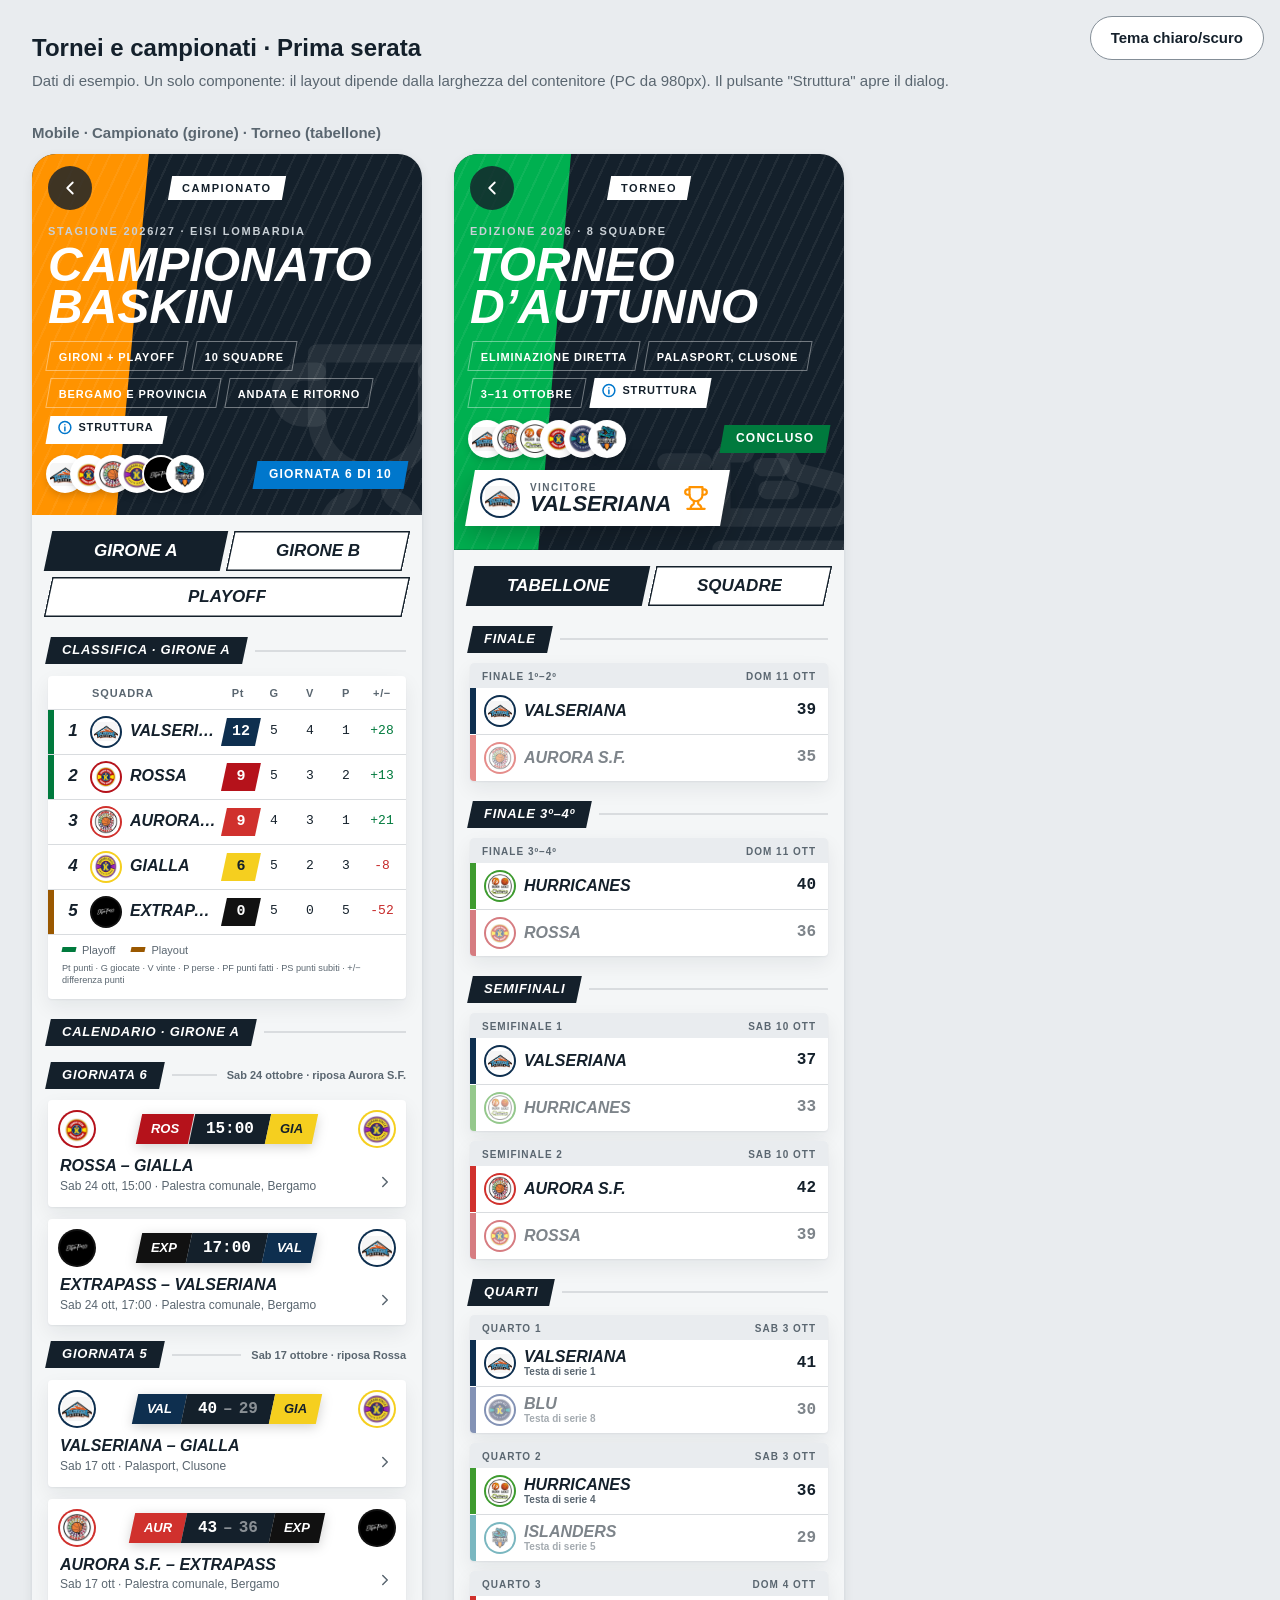
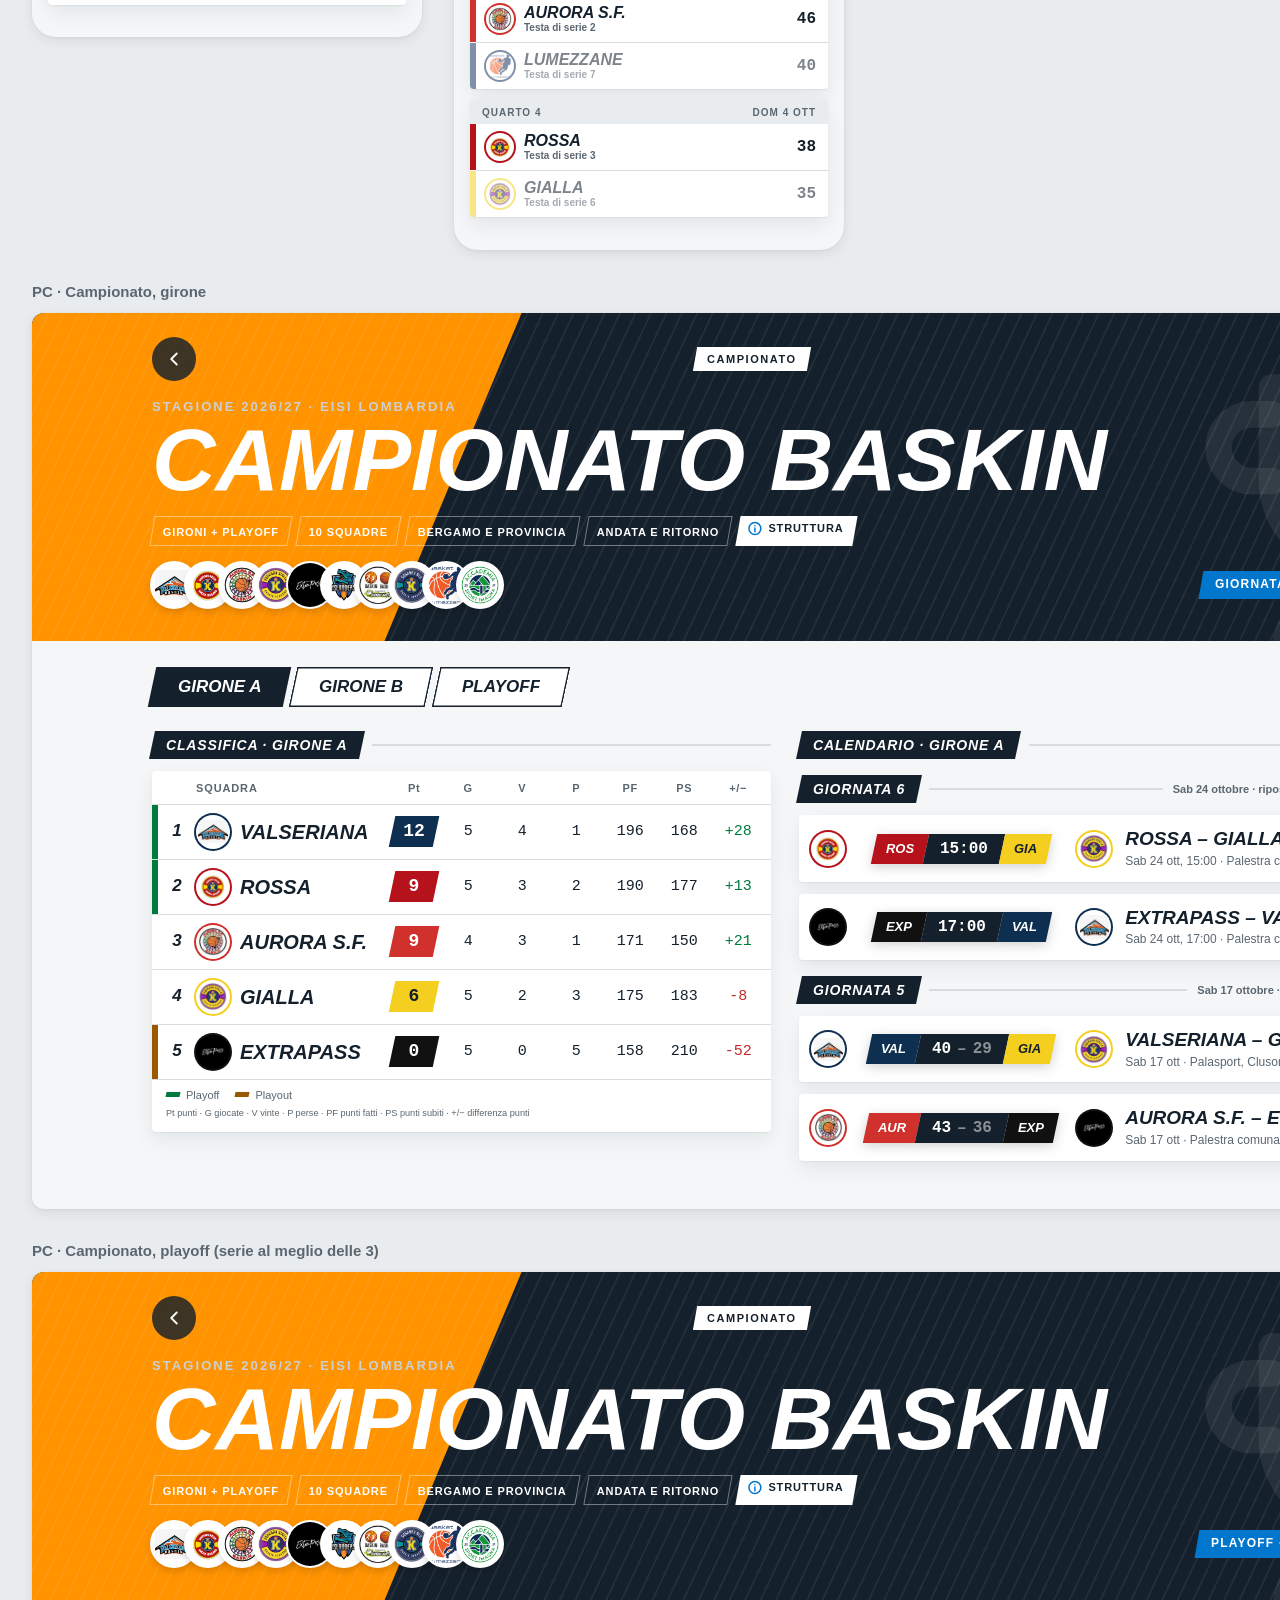
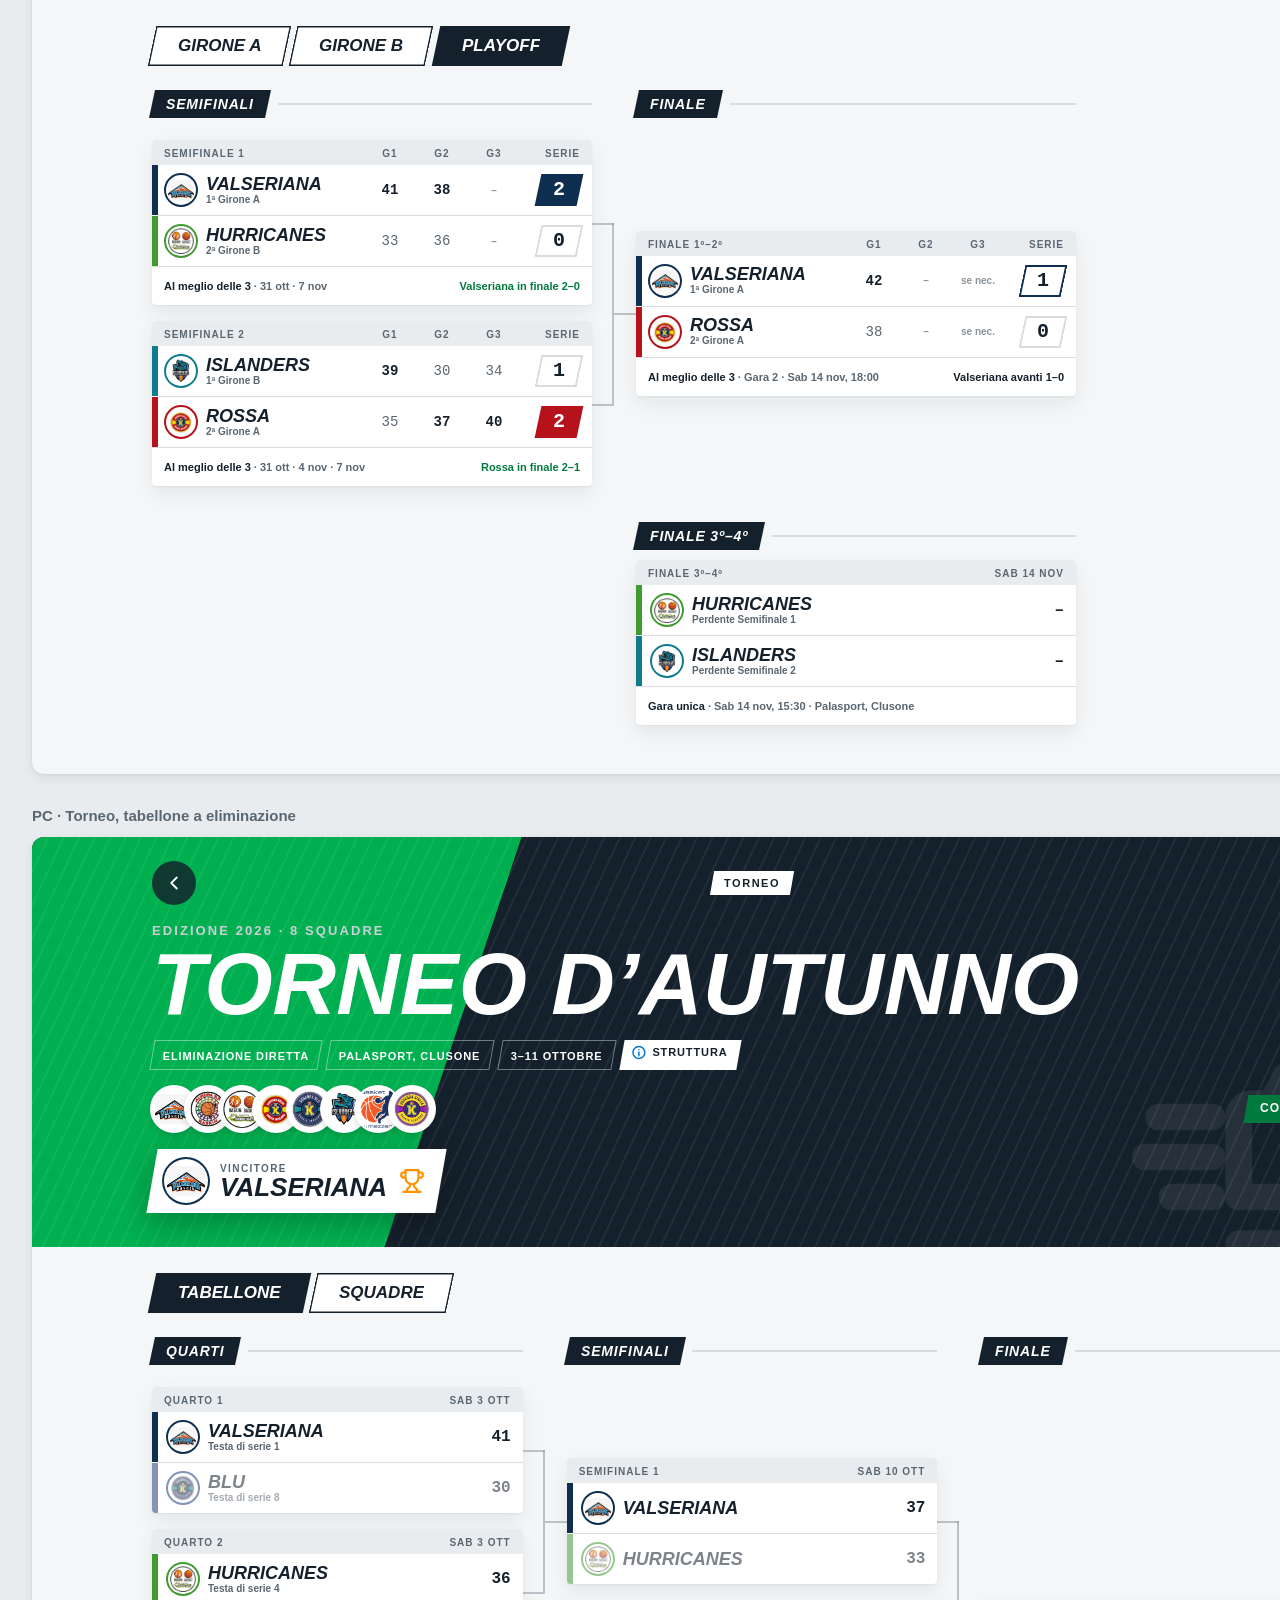
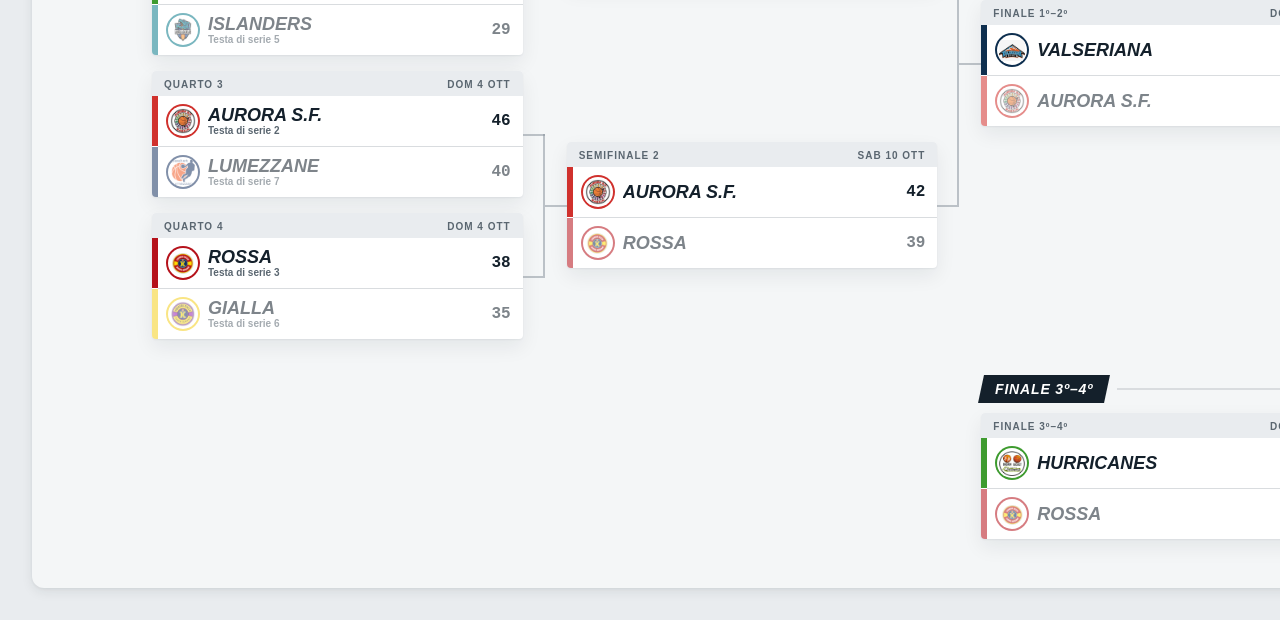
==== design-system/competition-page-preview.html @ 10bae3bb "DEV 1.31.1-dev.2" ====
<!doctype html>
<html lang="it">
<head>
<meta charset="utf-8">
<meta name="viewport" content="width=device-width, initial-scale=1">
<title>SP-IN · Tornei e campionati · anteprima</title>
<link rel="stylesheet" href="tokens.css">
<link rel="stylesheet" href="components.css">
<link rel="stylesheet" href="competition-page.css">
<style>
  @font-face{font-family:"Archivo";font-weight:100 900;font-stretch:62% 125%;font-style:normal;font-display:swap;src:url(../fonts/archivo.woff2) format("woff2")}
  @font-face{font-family:"JetBrains Mono";font-weight:100 800;font-display:swap;src:url(../fonts/jetbrains-mono.woff2) format("woff2")}
  body{margin:0;padding:32px;background:var(--sunk);color:var(--ink);font-family:var(--font-body)}
  h2.pv{font-size:var(--fs-15);color:var(--muted);font-weight:700;margin:32px 0 12px}
  .row{display:flex;gap:32px;flex-wrap:wrap;align-items:flex-start}
  .phone{width:390px;background:var(--bg);border-radius:24px;overflow:hidden;box-shadow:var(--shadow-2)}
  .pc{width:1440px;background:var(--bg);border-radius:12px;overflow:hidden;box-shadow:var(--shadow-2)}
  .theme{position:fixed;top:16px;right:16px;z-index:60}
</style>
</head>
<body>
<button class="btn theme" type="button" onclick="document.documentElement.dataset.theme=document.documentElement.dataset.theme==='dark'?'light':'dark'">Tema chiaro/scuro</button>
<h1 style="font-size:var(--fs-24);margin:0 0 8px">Tornei e campionati · Prima serata</h1>
<p style="color:var(--muted);margin:0">Dati di esempio. Un solo componente: il layout dipende dalla larghezza del contenitore (PC da 980px). Il pulsante "Struttura" apre il dialog.</p>
<h2 class="pv">Mobile · Campionato (girone) · Torneo (tabellone)</h2>
<div class="row"><div class="phone" id="m-camp"></div><div class="phone" id="m-tor"></div></div>
<h2 class="pv">PC · Campionato, girone</h2>
<div class="pc" id="d-camp"></div>
<h2 class="pv">PC · Campionato, playoff (serie al meglio delle 3)</h2>
<div class="pc" id="d-po"></div>
<h2 class="pv">PC · Torneo, tabellone a eliminazione</h2>
<div class="pc" id="d-tor"></div>
<div id="dlg"></div>

<script src="competition-page.js"></script>
<script>
const L = 'event-poster-samples/';
const T = {
  rossa: { short: 'Rossa', abbr: 'ROS', logo: L + 'rossa.png', color: '#B5121B' },
  gialla: { short: 'Gialla', abbr: 'GIA', logo: L + 'gialla.png', color: '#F5CF1F' },
  blu: { short: 'Blu', abbr: 'BLU', logo: L + 'blu.png', color: '#1E3A78' },
  islanders: { short: 'Islanders', abbr: 'ISL', logo: L + 'islanders.png', color: '#0E7C8C' },
  valseriana: { short: 'Valseriana', abbr: 'VAL', logo: L + 'valseriana.png', color: '#0E2F4F' },
  aurora: { short: 'Aurora S.F.', abbr: 'AUR', logo: L + 'aurora.jpg', color: '#D0312D' },
  lumezzane: { short: 'Lumezzane', abbr: 'LUM', logo: L + 'lumezzane.png', color: '#1B3563' },
  hurricanes: { short: 'Hurricanes', abbr: 'HUR', logo: L + 'hurricanes.jpg', color: '#3E9B2F' },
  imagna: { short: 'Imagna', abbr: 'IMA', logo: L + 'imagna.png', color: '#0E8A3A' },
  extrapass: { short: 'ExtraPass', abbr: 'EXP', logo: L + 'extrapass.jpg', logoBg: '#000000', color: '#111111' }
};
for (const k in T) T[k].name = T[k].short;
const CP = window.SPIN.competitionPage;
const open = { attrs: { 'data-pv': 'struttura' } };

const CAMP = ['valseriana', 'rossa', 'aurora', 'gialla', 'extrapass', 'islanders', 'hurricanes', 'blu', 'lumezzane', 'imagna'].map(k => T[k]);
const campHero = (status) => ({
  kind: 'campionato', back: { href: '#' }, title: 'Campionato Baskin', sub: 'Stagione 2026/27 · EISI Lombardia',
  chips: ['Gironi + playoff', '10 squadre', 'Bergamo e provincia', 'Andata e ritorno'], structure: open,
  teams: CAMP, status
});
const st = (k, pt, g, v, p, pf, ps, zone) => ({ team: T[k], pt, g, v, p, pf, ps, zone });
const standings = {
  title: 'Classifica · Girone A',
  rows: [st('valseriana', 12, 5, 4, 1, 196, 168, 'playoff'), st('rossa', 9, 5, 3, 2, 190, 177, 'playoff'), st('aurora', 9, 4, 3, 1, 171, 150), st('gialla', 6, 5, 2, 3, 175, 183), st('extrapass', 0, 5, 0, 5, 158, 210, 'playout')],
  legend: { playoff: 'Playoff', playout: 'Playout' },
  note: 'Pt punti · G giocate · V vinte · P perse · PF punti fatti · PS punti subiti · +/− differenza punti'
};
const mm = (h, a, o) => Object.assign({ href: '#', home: T[h], away: T[a] }, o);
const calendar = {
  title: 'Calendario · Girone A',
  rounds: [
    { title: 'Giornata 6', note: 'Sab 24 ottobre · riposa Aurora S.F.', matches: [
      mm('rossa', 'gialla', { time: '15:00', when: 'Sab 24 ott, 15:00', place: 'Palestra comunale, Bergamo' }),
      mm('extrapass', 'valseriana', { time: '17:00', when: 'Sab 24 ott, 17:00', place: 'Palestra comunale, Bergamo' })] },
    { title: 'Giornata 5', note: 'Sab 17 ottobre · riposa Rossa', matches: [
      mm('valseriana', 'gialla', { score: { home: 40, away: 29 }, when: 'Sab 17 ott', place: 'Palasport, Clusone' }),
      mm('aurora', 'extrapass', { score: { home: 43, away: 36 }, when: 'Sab 17 ott', place: 'Palestra comunale, Bergamo' })] }
  ]
};
const campTabs = (a) => ['Girone A', 'Girone B', 'Playoff'].map(l => ({ label: l, pressed: l === a, attrs: { 'data-tab': l } }));

/* playoff: serie al meglio delle 3 */
const side = (k, seed) => ({ team: T[k], seed });
const po = {
  rounds: [
    { title: 'Semifinali', series: [
      { href: '#', name: 'Semifinale 1', best: 3, home: side('valseriana', '1ª Girone A'), away: side('hurricanes', '2ª Girone B'), games: [{ home: 41, away: 33 }, { home: 38, away: 36 }, null], note: '31 ott · 7 nov', state: 'Valseriana in finale 2–0', stateTone: 'ok' },
      { href: '#', name: 'Semifinale 2', best: 3, home: side('islanders', '1ª Girone B'), away: side('rossa', '2ª Girone A'), games: [{ home: 39, away: 35 }, { home: 30, away: 37 }, { home: 34, away: 40 }], note: '31 ott · 4 nov · 7 nov', state: 'Rossa in finale 2–1', stateTone: 'ok' }] },
    { title: 'Finale', series: [
      { href: '#', name: 'Finale 1º–2º', best: 3, home: side('valseriana', '1ª Girone A'), away: side('rossa', '2ª Girone A'), games: [{ home: 42, away: 38 }, null, 'ifneeded'], note: 'Gara 2 · Sab 14 nov, 18:00', state: 'Valseriana avanti 1–0', stateTone: 'info' }] }
  ],
  extra: [{ title: 'Finale 3º–4º', series: [
    { href: '#', name: 'Finale 3º–4º', best: 1, when: 'Sab 14 nov', home: side('hurricanes', 'Perdente Semifinale 1'), away: side('islanders', 'Perdente Semifinale 2'), note: 'Sab 14 nov, 15:30 · Palasport, Clusone' }] }]
};

/* torneo a eliminazione diretta, gara unica */
const g = (name, when, h, a, hs, as, sh, sa) => ({ href: '#', name, when, best: 1, home: { team: T[h], seed: sh, score: hs }, away: { team: T[a], seed: sa, score: as } });
const tor = {
  rounds: [
    { title: 'Quarti', series: [
      g('Quarto 1', 'Sab 3 ott', 'valseriana', 'blu', 41, 30, 'Testa di serie 1', 'Testa di serie 8'),
      g('Quarto 2', 'Sab 3 ott', 'hurricanes', 'islanders', 36, 29, 'Testa di serie 4', 'Testa di serie 5'),
      g('Quarto 3', 'Dom 4 ott', 'aurora', 'lumezzane', 46, 40, 'Testa di serie 2', 'Testa di serie 7'),
      g('Quarto 4', 'Dom 4 ott', 'rossa', 'gialla', 38, 35, 'Testa di serie 3', 'Testa di serie 6')] },
    { title: 'Semifinali', series: [g('Semifinale 1', 'Sab 10 ott', 'valseriana', 'hurricanes', 37, 33), g('Semifinale 2', 'Sab 10 ott', 'aurora', 'rossa', 42, 39)] },
    { title: 'Finale', series: [g('Finale 1º–2º', 'Dom 11 ott', 'valseriana', 'aurora', 39, 35)] }
  ],
  extra: [{ title: 'Finale 3º–4º', series: [g('Finale 3º–4º', 'Dom 11 ott', 'hurricanes', 'rossa', 40, 36)] }]
};
const TOR = ['valseriana', 'aurora', 'hurricanes', 'rossa', 'blu', 'islanders', 'lumezzane', 'gialla'].map(k => T[k]);
const torHero = {
  kind: 'torneo', back: { href: '#' }, title: 'Torneo d’autunno', sub: 'Edizione 2026 · 8 squadre',
  chips: ['Eliminazione diretta', 'Palasport, Clusone', '3–11 ottobre'], structure: open,
  teams: TOR, status: { label: 'Concluso', tone: 'ok' }, champion: T.valseriana
};
const torTabs = ['Tabellone', 'Squadre'].map(l => ({ label: l, pressed: l === 'Tabellone' }));

const campData = { hero: campHero({ label: 'Giornata 6 di 10', tone: 'info' }), tabs: campTabs('Girone A'), standings, calendar };
document.getElementById('m-camp').innerHTML = CP.render(campData);
document.getElementById('d-camp').innerHTML = CP.render(campData);
document.getElementById('d-po').innerHTML = CP.render({ hero: campHero({ label: 'Playoff · Finale', tone: 'info' }), tabs: campTabs('Playoff'), view: 'bracket', bracket: po });
const torData = { hero: torHero, tabs: torTabs, view: 'bracket', bracket: tor };
document.getElementById('m-tor').innerHTML = CP.render(torData);
document.getElementById('d-tor').innerHTML = CP.render(torData);

/* dialog "Struttura" */
const STRUCT = {
  campionato: { kind: 'campionato', eyebrow: 'Campionato Baskin', close: { attrs: { 'data-pv': 'chiudi' } }, sections: [
    { title: 'Fase a gironi', rows: [['Gironi', '2 gironi da 5 squadre'], ['Calendario', 'Andata e ritorno, 10 giornate'], ['Punti', 'Vittoria 3 · Sconfitta 0'], ['Parità in classifica', 'Scontri diretti, poi differenza punti']] },
    { title: 'Playoff', rows: [['Chi si qualifica', 'Prime 2 di ogni girone'], ['Semifinali', '1ª A – 2ª B e 1ª B – 2ª A, al meglio delle 3 gare'], ['Finale 1º–2º', 'Al meglio delle 3 gare'], ['Finale 3º–4º', 'Gara unica'], ['Campo', 'Gara 1 e 3 in casa della meglio piazzata']] },
    { title: 'Playout', rows: [['Chi lo gioca', 'Ultima di ogni girone'], ['Formula', 'Gara unica in campo neutro']] }] },
  torneo: { kind: 'torneo', eyebrow: 'Torneo d’autunno', close: { attrs: { 'data-pv': 'chiudi' } }, sections: [
    { title: 'Eliminazione diretta', rows: [['Squadre', '8, ordinate per testa di serie'], ['Turni', 'Quarti, semifinali, finale'], ['Formula', 'Gara unica'], ['Finale 3º–4º', 'Sì'], ['Campo', 'Palasport, Clusone']] }] }
};
document.addEventListener('click', e => {
  const b = e.target.closest('[data-pv]'); if (!b) return;
  const host = document.getElementById('dlg');
  if (b.dataset.pv === 'chiudi' || b.classList.contains('cpx-scrim')) { host.innerHTML = ''; return; }
  const kind = b.closest('.cpx-hero--torneo') ? 'torneo' : 'campionato';
  host.innerHTML = CP.structureDialog(Object.assign({ scrimAttrs: { 'data-pv': 'chiudi' } }, STRUCT[kind]));
  host.querySelector('.cpx-dlg').addEventListener('click', ev => { if (!ev.target.closest('.cpx-dlg-x')) ev.stopPropagation(); });
  host.querySelector('.cpx-dlg-x').focus();
});
document.addEventListener('keydown', e => { if (e.key === 'Escape') document.getElementById('dlg').innerHTML = ''; });
</script>
</body>
</html>
---- design-system/tokens.css ----
/* SP-IN — tokens.css, generato da design-system/tokens.json.
   Includilo PRIMA di styles.css e platform.css. Non modificare a mano: si cambia tokens.json nel design system SP-IN e si rigenera. */

:root{
  --bg:#f4f6f7;
  --surface:#ffffff;
  --sunk:#e9ecef;
  --line:#d9dcdf;
  --line-strong:#848e97;
  --ink:#14202b;
  --muted:#5a6670;
  --primary:#0077cc;
  --primary-hover:#0063aa;
  --primary-soft:#dcefff;
  --primary-fill:#0077cc;
  --accent:var(--brand-orange);
  --accent-hover:#e08000;
  --accent-ink:#14202b;
  --focus:var(--brand-blue);
  --ok:#007a3d;
  --ok-soft:#ddf5e7;
  --ok-fill:#007a3d;
  --warn:#9a5800;
  --warn-soft:#ffefd9;
  --warn-fill:#9a5800;
  --crit:#c62828;
  --crit-soft:#fde4e2;
  --crit-fill:#c62828;
  --on-fill:#ffffff;
  --A:var(--primary);
  --A-soft:#dcefff;
  --A-ink:#a8540a;
  --B:var(--accent-hover);
  --B-soft:#ffefd9;
  --B-ink:#0b6e60;
  --scorebox:#14202b;
  --A-sb:#f0913a;
  --B-sb:#2bb39f;
  --blue:#1c3faa;
  --brand-blue:#0096ff;
  --brand-orange:#ff9300;
  --brand-green:#00b050;
  --brand-grey:#bfbfbf;
  --bm1:#5aa9e6;
  --bm3:#9aa6b0;
  --bm5:#2e9e6a;
  --shadow-1:0 1px 2px rgba(20,32,43,.06),0 1px 1px rgba(20,32,43,.04);
  --shadow-2:0 4px 12px rgba(20,32,43,.08),0 1px 3px rgba(20,32,43,.06);
  --shadow-3:0 16px 40px rgba(20,32,43,.16),0 4px 10px rgba(20,32,43,.08);
}
@media (prefers-color-scheme: dark){
  :root:not([data-theme="light"]){color-scheme:dark;
  --bg:#0e161d;
  --surface:#14202b;
  --sunk:#0b1218;
  --line:#2a3946;
  --line-strong:#617080;
  --ink:#e9ecef;
  --muted:#9aa6b0;
  --primary:#1a8ce6;
  --primary-hover:#3daeff;
  --primary-soft:#0e2c44;
  --primary-fill:#1a8ce6;
  --accent-hover:#ffa733;
  --accent-ink:#14202b;
  --ok:#2fc774;
  --ok-soft:#0f2e1d;
  --ok-fill:#2fc774;
  --warn:#ffb347;
  --warn-soft:#3a2810;
  --warn-fill:#ffb347;
  --crit:#f2685e;
  --crit-soft:#3a1614;
  --crit-fill:#e72113;
  --on-fill:#ffffff;
  --A:var(--primary-hover);
  --A-soft:#0e2c44;
  --A-ink:#f0913a;
  --B-soft:#3a2810;
  --B-ink:#2bb39f;
  --scorebox:#14202b;
  --A-sb:#f0913a;
  --B-sb:#2bb39f;
  --blue:#7c98f2;
  --bm1:#9bcbf2;
  --bm3:#5a6670;
  --bm5:#4cc88e;
  --shadow-1:0 1px 2px rgba(0,0,0,.3);
  --shadow-2:0 4px 12px rgba(0,0,0,.35);
  --shadow-3:0 16px 40px rgba(0,0,0,.5);
  }
}
:root[data-theme="dark"]{color-scheme:dark;
  --bg:#0e161d;
  --surface:#14202b;
  --sunk:#0b1218;
  --line:#2a3946;
  --line-strong:#617080;
  --ink:#e9ecef;
  --muted:#9aa6b0;
  --primary:#1a8ce6;
  --primary-hover:#3daeff;
  --primary-soft:#0e2c44;
  --primary-fill:#1a8ce6;
  --accent-hover:#ffa733;
  --accent-ink:#14202b;
  --ok:#2fc774;
  --ok-soft:#0f2e1d;
  --ok-fill:#2fc774;
  --warn:#ffb347;
  --warn-soft:#3a2810;
  --warn-fill:#ffb347;
  --crit:#f2685e;
  --crit-soft:#3a1614;
  --crit-fill:#e72113;
  --on-fill:#ffffff;
  --A:var(--primary-hover);
  --A-soft:#0e2c44;
  --A-ink:#f0913a;
  --B-soft:#3a2810;
  --B-ink:#2bb39f;
  --scorebox:#14202b;
  --A-sb:#f0913a;
  --B-sb:#2bb39f;
  --blue:#7c98f2;
  --bm1:#9bcbf2;
  --bm3:#5a6670;
  --bm5:#4cc88e;
  --shadow-1:0 1px 2px rgba(0,0,0,.3);
  --shadow-2:0 4px 12px rgba(0,0,0,.35);
  --shadow-3:0 16px 40px rgba(0,0,0,.5);
}

/* scale: corpi, spazi, raggi, larghezze, font */
:root{
  --space-2:2px;
  --space-4:4px;
  --space-8:8px;
  --space-12:12px;
  --space-16:16px;
  --space-20:20px;
  --space-24:24px;
  --space-32:32px;
  --space-40:40px;
  --space-48:48px;
  --radius-xs:4px;
  --radius-sm:8px;
  --radius-md:12px;
  --radius-lg:16px;
  --radius-xl:24px;
  --radius-pill:999px;
  --radius-round:50%;
  --display-w:87.5%;
  --num-w:75%;
  --fs-11:11px;
  --fs-12:12px;
  --fs-13:13px;
  --fs-14:14px;
  --fs-15:15px;
  --fs-17:17px;
  --fs-20:20px;
  --fs-24:24px;
  --fs-30:30px;
  --fs-42:42px;
  --fs-60:60px;
  --font-display:"Archivo", "Helvetica Neue", Helvetica, Arial, system-ui, sans-serif;
  --font-body:"Archivo", "Helvetica Neue", Helvetica, Arial, system-ui, -apple-system, "Segoe UI", sans-serif;
  --font-mono:"JetBrains Mono", ui-monospace, Menlo, monospace;
}

/* compatibilità: i nomi vecchi puntano ai nuovi. Toglili man mano che il codice usa i nomi nuovi. */
:root{
  --A-tx:var(--A-ink);
  --B-tx:var(--B-ink);
  --display:var(--font-display);
  --body:var(--font-body);
  --mono:var(--font-mono);
  --ease:cubic-bezier(.2,.8,.2,1);
}
---- design-system/components.css ----
/* SP-IN — componenti. Una sola definizione per componente; ogni valore viene da tokens.css (colori, --fs-*, --space-*, --radius-*). */
:root{--ease:cubic-bezier(.2,.8,.2,1);--display:var(--font-display);--body:var(--font-body);--mono:var(--font-mono)}

/* base */
body{font-family:var(--body);font-size:var(--fs-15);line-height:1.3;color:var(--ink);background:var(--bg)}
button{font:inherit;color:inherit;cursor:pointer;touch-action:manipulation}
:is(button,input,select,textarea,a):focus-visible{outline:3px solid var(--focus);outline-offset:2px}
.lbl{font-size:var(--fs-11);font-weight:700;letter-spacing:.14em;text-transform:uppercase;color:var(--muted)}

/* Button */
.btn{display:inline-flex;align-items:center;justify-content:center;gap:var(--space-8);height:44px;padding:0 var(--space-20);border:1.5px solid var(--line-strong);border-radius:var(--radius-pill);background:var(--surface);color:var(--ink);font-size:var(--fs-15);font-weight:700;white-space:nowrap;transition:background-color .12s var(--ease),border-color .12s var(--ease),transform .12s var(--ease)}
.btn svg{width:18px;height:18px}
.btn:active:not([disabled]){transform:scale(.97)}
.btn[disabled]{opacity:.45;cursor:not-allowed}
.btn.big{height:52px;font-size:var(--fs-17)}
.btn.primary{background:var(--primary-fill);border-color:var(--primary-fill);color:var(--on-fill)}
.btn:is(.primary,.go,.danger):hover:not([disabled]){filter:brightness(.85)}
.btn.accent{background:var(--accent);border-color:var(--accent);color:var(--accent-ink)}
.btn.accent:hover:not([disabled]){background:var(--accent-hover);border-color:var(--accent-hover)}
.btn.go{background:var(--ok-fill);border-color:var(--ok-fill);color:var(--on-fill)}
.btn.danger{background:var(--crit-fill);border-color:var(--crit-fill);color:var(--on-fill)}
.btn.ghost{background:transparent;border-color:transparent;color:var(--primary)}

/* Chip */
.chip{display:inline-flex;align-items:center;gap:var(--space-4);padding:var(--space-4) var(--space-8);border-radius:var(--radius-pill);background:var(--sunk);color:var(--muted);font-size:var(--fs-12);font-weight:700;letter-spacing:.02em;white-space:nowrap}
.chip.ok{background:var(--ok-soft);color:var(--ok)}
.chip.warn{background:var(--warn-soft);color:var(--warn)}
.chip.crit{background:var(--crit-soft);color:var(--crit)}
.chip.pre{background:var(--primary-soft);color:var(--primary-hover);padding:2px var(--space-8);font-size:var(--fs-11);margin-left:var(--space-4)}

/* Card */
.card{background:var(--surface);border:1px solid var(--line);border-radius:var(--radius-lg);padding:var(--space-20);box-shadow:var(--shadow-1)}

/* Field */
.field{display:flex;flex-direction:column;gap:var(--space-4);min-width:0}
.field label{font-size:var(--fs-12);font-weight:700;color:var(--muted)}
.field :is(input,select,textarea){width:100%;min-width:0;height:44px;padding:0 var(--space-12);border:1.5px solid var(--line-strong);border-radius:var(--radius-md);background:var(--surface);color:var(--ink);font:inherit}
.field textarea{height:auto;padding:var(--space-8) var(--space-12);line-height:1.4;resize:none}
.field :is(input,select,textarea):focus{outline:none;border-color:var(--focus);box-shadow:0 0 0 3px var(--primary-soft)}

/* Segmented */
.seg{display:inline-flex;border:1px solid var(--line-strong);border-radius:var(--radius-sm);overflow:hidden}
.seg button{height:34px;min-width:34px;padding:0 var(--space-8);border:0;background:transparent;color:var(--muted);font-size:var(--fs-13);font-weight:700}
.seg button[aria-pressed="true"]{background:var(--primary-fill);color:var(--on-fill)}
.seg.tabs{display:flex;width:100%;gap:var(--space-4);padding:var(--space-4);border:0;border-radius:var(--radius-md);background:var(--sunk)}
.seg.tabs button{flex:1;height:40px;border-radius:var(--radius-sm);font-size:var(--fs-14)}
.seg.tabs button[aria-pressed="true"]{background:var(--surface);color:var(--primary-hover);box-shadow:var(--shadow-1)}

/* TabBar */
.tabbar{display:grid;grid-template-columns:repeat(4,1fr);background:var(--surface);border-top:1px solid var(--line)}
.tabbar a{display:flex;flex-direction:column;align-items:center;gap:var(--space-2);padding:var(--space-8) 0;color:var(--muted);text-decoration:none;font-size:var(--fs-12);font-weight:700}
.tabbar a svg{width:24px;height:24px}
.tabbar a[aria-current="page"]{color:var(--primary)}

/* TopBar */
.pbar{display:flex;align-items:center;gap:var(--space-12);height:60px;padding:0 var(--space-16);background:var(--surface);border-bottom:1px solid var(--line)}
.pbar .brand{display:flex;align-items:center;gap:var(--space-8);color:var(--ink);text-decoration:none;min-width:0}
.pbar .logo{width:40px;height:40px;flex:none}
.pbar .bt{display:flex;flex-direction:column;line-height:1.1;min-width:0}
.pbar .bt b{font-family:var(--display);font-stretch:var(--display-w);font-size:var(--fs-20);font-weight:800;white-space:nowrap}
.pbar .sp{flex:1}

/* Scoreline (dentro la scorebox, scura in entrambi i temi) */
.scorebox{display:flex;flex-direction:column;align-items:center;gap:var(--space-8);padding:var(--space-12);border-radius:var(--radius-lg);background:var(--scorebox);color:var(--on-fill)}
.scoreline{display:grid;grid-template-columns:1fr auto 1fr;align-items:end;gap:var(--space-8);width:100%}
.scoreline .s{display:flex;flex-direction:column;align-items:center}
.scoreline .s small{font-size:var(--fs-12);font-weight:700;letter-spacing:.08em;text-transform:uppercase}
/* nomi sopra il punteggio: colore maglia chiaro (--A-dk da setTeamColors), la scorebox è scura in entrambi i temi */
.sA small{color:var(--A-dk,var(--A-sb))} .sB small{color:var(--B-dk,var(--B-sb))}
.scoreline .s b{font-family:var(--mono);font-size:var(--fs-60);line-height:.9;letter-spacing:-.04em;font-variant-numeric:tabular-nums}
.scoreline .c{font-family:var(--mono);font-size:var(--fs-42);line-height:1;opacity:.5;padding-bottom:var(--space-4)}

/* Tile (giocatore nel referto) */
.tile{position:relative;display:flex;flex-direction:column;gap:clamp(var(--space-2),.45vh,var(--space-4));min-width:0;min-height:clamp(84px,14vh,118px);padding:clamp(var(--space-4),.9vh,var(--space-8)) var(--space-12);border:2px solid var(--line-strong);border-radius:var(--radius-md);background:var(--surface);text-align:left;overflow:hidden}
.tile .top{display:flex;align-items:flex-start;justify-content:space-between;gap:var(--space-4)}
.tile .big{font-family:var(--mono);font-size:clamp(var(--fs-30),4.6vh,var(--fs-42));font-weight:700;line-height:.9;letter-spacing:-.04em;font-variant-numeric:tabular-nums}
.tile .pn{font-size:var(--fs-14);font-weight:700;white-space:nowrap;overflow:hidden;text-overflow:ellipsis}
.tile .rl{padding:2px var(--space-4);border-radius:var(--radius-xs);background:var(--sunk);color:var(--muted);font-size:var(--fs-11);font-weight:700}
.tile .meta{display:flex;align-items:center;justify-content:space-between;gap:var(--space-8);margin-top:auto}
.tile .pts{font-family:var(--mono);font-size:var(--fs-17);font-weight:700}
/* decina nel colore del contorno delle card in campo (colore maglia da setTeamColors) */
.tA .tile .big b{color:color-mix(in srgb,var(--A) 55%,var(--line))} .tB .tile .big b{color:color-mix(in srgb,var(--B) 55%,var(--line))}
.tile.sm{min-height:clamp(52px,8.6vh,72px);padding:var(--space-4) var(--space-8);background:var(--sunk);border-color:transparent}
.tile.sm .big{font-size:clamp(var(--fs-20),3.2vh,var(--fs-24))}
.tile.todo{border-style:dashed;border-color:var(--warn);background:var(--warn-soft)}
.tile.out{border-color:var(--crit);background:var(--crit-soft)}
.tile.out .big{opacity:.55;text-decoration:line-through 3px var(--crit)}
.tile .flag{position:absolute;bottom:var(--space-8);right:var(--space-8);padding:2px var(--space-4);border-radius:var(--radius-xs);font-size:var(--fs-11);font-weight:700}
.tile .flag.w{background:var(--warn-fill);color:var(--on-fill)}
.tile .flag.c{background:var(--crit-fill);color:var(--on-fill)}

/* Toast */
.toast{display:inline-block;max-width:560px;padding:var(--space-12) var(--space-20);border-radius:var(--radius-pill);background:var(--ink);color:var(--surface);font-size:var(--fs-14);font-weight:700;text-align:center;box-shadow:var(--shadow-3)}
.toast.ok{background:var(--ok-fill);color:var(--on-fill)}
.toast.warn{background:var(--warn-fill);color:var(--on-fill)}
.toast.crit{background:var(--crit-fill);color:var(--on-fill)}

/* Sheet (dialogo) */
.sheet{display:flex;flex-direction:column;gap:var(--space-16);width:min(760px,calc(100vw - 24px));max-height:92%;overflow:auto;padding:var(--space-20) var(--space-24) var(--space-24);border-radius:var(--radius-xl) var(--radius-xl) 0 0;background:var(--surface);box-shadow:var(--shadow-3)}
.sheet.center{width:min(560px,calc(100vw - 24px));border-radius:var(--radius-xl)}
.sheet h3{margin:0;font-family:var(--display);font-stretch:var(--display-w);font-size:var(--fs-20)}
.sheet .acts{display:flex;justify-content:flex-end;gap:var(--space-8)}

/* Table */
.tbl{width:100%;border-collapse:separate;border-spacing:0;overflow:hidden;border:1px solid var(--line);border-radius:var(--radius-md);background:var(--surface)}
.tbl th{padding:var(--space-8);background:var(--sunk);color:var(--muted);font-size:var(--fs-11);font-weight:700;letter-spacing:.08em;text-transform:uppercase;text-align:left}
.tbl td{padding:var(--space-8);border-top:1px solid var(--line);vertical-align:middle}
.tbl td.n{font-family:var(--mono);font-weight:700;text-align:right;font-variant-numeric:tabular-nums}

/* Icon */
.ico{width:24px;height:24px;flex:none}
---- design-system/competition-page.css ----
/* SP-IN · Pagina di tornei e campionati in stile "Prima serata" (CompetitionPage). Markup generato da competition-page.js.
   Un solo markup per mobile e PC; il layout cambia con la larghezza del contenitore .cpx (container query):
     < 980px   testata compatta; classifica senza PF/PS; calendario sotto la classifica; righe partita con il
               tabellone TV sopra e i nomi sotto; tabellone a turni impilati (finale per prima, poi 3º–4º, poi i turni
               precedenti)
     ≥ 980px   testata larga; classifica (con PF/PS) e calendario affiancati; righe partita su una riga;
               tabellone a colonne da sinistra a destra con le linee di collegamento, 3º–4º sotto la finale
   Colori squadra: variabili inline (--t, --t-on, --a, --b, --c-team…) = primo colore delle squadre.
   Fascia della testata: arancio (--brand-orange) per i campionati, verde (--brand-green) per i tornei.
   Tutto il resto usa i token di tokens.css. Le misure da locandina sono locali (--cpx-*). */

.cpx{
  --cpx-skew:-12deg;--cpx-unskew:12deg;--cpx-col:440px;--cpx-gap:44px;
  --cpx-band:var(--brand-orange);
  container-type:inline-size;container-name:cpx;
  display:flex;flex-direction:column;
  color:var(--ink);font-family:var(--font-body);
}
:where(.cpx) button{font:inherit}
.cpx-hero h1,.cpx-tab,.cpx-tag b,.cpx-tm>b,.cpx-c-pos b,.cpx-m-t>b,.cpx-bug-t b,.cpx-s-n>b,.cpx-champ-t b,.cpx-dlg-tt h2{font-family:var(--font-display);font-weight:900;font-stretch:62%;font-style:italic;text-transform:uppercase}
.cpx :is(button,a):focus-visible{outline:2px solid var(--focus);outline-offset:2px}

/* ---------- testata ---------- */
.cpx-hero{position:relative;overflow:hidden;background:var(--scorebox);color:#FFFFFF}
.cpx-hero--torneo,.cpx-dlg--torneo{--cpx-band:var(--brand-green)}
.cpx-hero-band{position:absolute;left:0;top:0;bottom:0;width:30%;background:var(--cpx-band);clip-path:polygon(0 0,100% 0,72% 100%,0 100%)}
.cpx-hero-tex{position:absolute;inset:0;background:repeating-linear-gradient(115deg,rgba(255,255,255,.06) 0 2px,transparent 2px 14px)}
.cpx-hero-wm{position:absolute;right:-60px;bottom:-40px;width:220px;height:220px;color:rgba(255,255,255,.07)}
.cpx-hero--torneo .cpx-hero-wm{right:-24px;bottom:-50px}
.cpx-hero-wm svg{width:100%;height:100%}
.cpx-hero-in{position:relative;padding:12px 16px 24px;display:flex;flex-direction:column;gap:14px}
.cpx-hero-top{display:flex;align-items:center;justify-content:space-between;gap:8px}
.cpx-back,.cpx-back-sp{width:44px;height:44px;flex:none}
.cpx-back{border-radius:999px;border:0;padding:0;background:rgba(20,32,43,.82);color:#FFFFFF;display:grid;place-items:center;cursor:pointer;text-decoration:none}
.cpx-back svg{width:22px;height:22px}
.cpx-kind{padding:5px 12px;background:#FFFFFF;color:#14202B;transform:skewX(-10deg)}
.cpx-kind b{display:block;transform:skewX(10deg);font-size:var(--fs-11);letter-spacing:.14em;text-transform:uppercase}
.cpx-hero-tt{display:flex;flex-direction:column;gap:6px}
.cpx-sub{font-size:var(--fs-11);font-weight:800;letter-spacing:.16em;text-transform:uppercase;color:#C9D0D6}
.cpx-hero h1{margin:0;font-size:48px;line-height:.86;overflow-wrap:anywhere}
.cpx-chips{display:flex;flex-wrap:wrap;gap:8px}
.cpx-chip,.cpx-info{flex:none;padding:4px 10px;transform:skewX(-10deg)}
.cpx-chip{border:1.5px solid rgba(255,255,255,.4);color:#FFFFFF}
.cpx-chip{flex:0 1 auto;max-width:100%;box-sizing:border-box}.cpx-chip>span{white-space:normal}   /* SP-IN: una chip lunga va a capo invece di uscire dallo schermo */
.cpx-chip>span,.cpx-info>span{display:inline-flex;align-items:center;gap:6px;transform:skewX(10deg);font-size:var(--fs-11);font-weight:800;letter-spacing:.08em;text-transform:uppercase;white-space:nowrap}
.cpx-info{border:0;padding:4px 12px 4px 9px;background:#FFFFFF;color:#14202B;cursor:pointer;text-decoration:none}
.cpx-info svg{width:15px;height:15px;color:#0077CC}
@media (hover:hover){.cpx-info:hover{background:#DCEFFF}}
.cpx-hero-row{display:flex;align-items:center;justify-content:space-between;gap:16px;flex-wrap:wrap}
.cpx-hcrests{display:flex;padding-left:10px}
.cpx-hcrest{width:34px;height:34px;margin-left:-10px;flex:none;border-radius:999px;background:var(--c-bg);box-shadow:0 0 0 2px #FFFFFF,0 4px 10px rgba(0,0,0,.2);overflow:hidden;display:grid;place-items:center}
.cpx-hcrest:nth-child(n+7){display:none}
.cpx-status{display:inline-flex;padding:6px 14px;color:#FFFFFF;transform:skewX(-10deg);background:var(--primary-fill)}
.cpx-status--ok{background:#007A3D}
.cpx-status--muted{background:#5A6670}
.cpx-status b{display:block;transform:skewX(10deg);font-size:var(--fs-12);letter-spacing:.1em;text-transform:uppercase;white-space:nowrap}
.cpx-champ{align-self:flex-start;display:flex;align-items:center;gap:12px;padding:10px 16px 10px 12px;background:#FFFFFF;color:#14202B;transform:skewX(-10deg);box-shadow:0 10px 30px rgba(0,0,0,.25)}
.cpx-champ>*{transform:skewX(10deg)}
.cpx-champ-c{width:36px;height:36px;border-radius:999px;background:var(--c-bg);box-shadow:0 0 0 2px var(--c-team);overflow:hidden;display:grid;place-items:center;flex:none}
.cpx-champ-t{display:flex;flex-direction:column}
.cpx-champ-t small{font-size:10px;font-weight:800;letter-spacing:.14em;text-transform:uppercase;color:#5A6670}
.cpx-champ-t b{font-size:22px;line-height:.95}
.cpx-champ-i{color:var(--brand-orange)}
.cpx-champ-i svg{width:26px;height:26px;display:block}

/* stemmi (tutti) */
.cpx-hcrest img,.cpx-crest img,.cpx-champ-c img{width:86%;height:86%;object-fit:contain}
.cpx-hcrest b,.cpx-crest b,.cpx-champ-c b{font-size:11px;color:#14202B}
.cpx-crest{width:28px;height:28px;flex:none;border-radius:999px;background:var(--c-bg);box-shadow:0 0 0 2px var(--c-team);overflow:hidden;display:grid;place-items:center}

/* ---------- corpo ---------- */
.cpx-main{display:flex;flex-direction:column;gap:20px;padding:16px 16px 32px}
.cpx-tabs{display:flex;gap:6px;flex-wrap:wrap}   /* SP-IN: con molte schede si va su più righe invece di troncare i nomi */
.cpx-tab{flex:1 1 max(30%,140px);min-width:0;height:40px;padding:0 8px;border:0;background:var(--surface);color:var(--ink);box-shadow:inset 0 0 0 1.5px var(--ink);transform:skewX(var(--cpx-skew));cursor:pointer;text-decoration:none;display:inline-flex;align-items:center;justify-content:center;font-size:var(--fs-17)}
.cpx-tab>span{display:block;transform:skewX(var(--cpx-unskew));white-space:nowrap;overflow:hidden;text-overflow:ellipsis}
.cpx-tab[aria-selected="true"]{background:var(--ink);color:var(--surface);box-shadow:none}
.cpx-sec{display:flex;align-items:center;gap:10px}
.cpx-tag{flex:none;padding:5px 14px;background:var(--scorebox);color:#FFFFFF;transform:skewX(var(--cpx-skew))}
.cpx-tag b{display:block;transform:skewX(var(--cpx-unskew));font-size:var(--fs-13);letter-spacing:.06em;white-space:nowrap}
.cpx-rule{flex:1;height:2px;background:var(--line)}
.cpx-sec-x{font-size:var(--fs-11);font-weight:700;color:var(--muted);white-space:nowrap}
.cpx-card,.cpx-m,.cpx-ser{background:var(--surface);border-radius:4px;box-shadow:0 1px 2px rgba(20,32,43,.06),0 8px 20px rgba(20,32,43,.07)}
.cpx-empty{padding:var(--space-24);text-align:center;color:var(--muted);background:var(--surface);border:1px dashed var(--line-strong)}
.cpx-cols{display:flex;flex-direction:column;gap:20px}
.cpx-stand,.cpx-cal,.cpx-round{display:flex;flex-direction:column;gap:12px;min-width:0}
.cpx-cal{gap:16px}

/* classifica */
.cpx-tab-wrap{overflow-x:auto}
.cpx-card{overflow:hidden}
table.cpx-table{display:table;width:100%;table-layout:fixed;border-collapse:collapse;font-family:var(--font-body);font-style:normal;text-transform:none;font-weight:400}
table.cpx-table th{padding:10px 4px 8px;font-size:var(--fs-11);font-weight:800;letter-spacing:.06em;color:var(--muted);text-align:center;font-family:var(--font-body);font-style:normal}
table.cpx-table th:not(.cpx-c-team):not(.cpx-c-pos){width:28px}
table.cpx-table th.cpx-c-pos{width:22px}
table.cpx-table th:first-child + th + th{width:40px}
table.cpx-table th:last-child{width:40px}
table.cpx-table th.cpx-c-team{text-align:left;letter-spacing:.08em;text-transform:uppercase}
table.cpx-table td{padding:8px 4px;border-top:1px solid var(--line);text-align:center;font-family:var(--font-mono);font-size:var(--fs-13);color:var(--ink)}
table.cpx-table tr>:first-child{padding-left:14px}
table.cpx-table tr>:last-child{padding-right:10px}
.cpx-c-pos{width:22px;box-shadow:inset 6px 0 0 transparent}
.cpx-c-pos b{font-size:17px}
.cpx-z-playoff .cpx-c-pos{box-shadow:inset 6px 0 0 var(--ok)}
.cpx-z-playout .cpx-c-pos{box-shadow:inset 6px 0 0 var(--warn)}
td.cpx-c-team{text-align:left}
.cpx-tm{display:flex;align-items:center;gap:10px;min-width:0}
.cpx-tm>b{font-size:16px;white-space:nowrap;overflow:hidden;text-overflow:ellipsis}
.cpx-pt{display:inline-block;min-width:34px;padding:4px 0;background:var(--t);color:var(--t-on);transform:skewX(var(--cpx-skew))}
.cpx-pt b{display:block;transform:skewX(var(--cpx-unskew));font-size:15px}
.cpx-pf{display:none}
.cpx-d.is-up{color:var(--ok)}
.cpx-d.is-down{color:var(--crit)}
.cpx-leg{display:flex;flex-direction:column;gap:6px;padding:8px 14px 12px;border-top:1px solid var(--line);font-size:var(--fs-11);color:var(--muted)}
.cpx-lg-z{display:flex;gap:16px}
.cpx-lg-z span{display:inline-flex;align-items:center;gap:6px}
.cpx-lg-z i{width:14px;height:5px;transform:skewX(var(--cpx-skew))}
.cpx-lg-po{background:var(--ok)}
.cpx-lg-pl{background:var(--warn)}
.cpx-vh{position:absolute;width:1px;height:1px;overflow:hidden;clip:rect(0 0 0 0)}

/* righe partita del calendario */
.cpx-m{position:relative;display:flex;flex-direction:column;gap:10px;padding:12px 40px 12px 12px;border:0;text-align:left;color:inherit;text-decoration:none;cursor:pointer;width:100%;box-sizing:border-box}
.cpx-m-band{display:flex;align-items:center;justify-content:space-between;gap:8px;margin-right:-28px}
.cpx-crest--l{width:34px;height:34px}
.cpx-bug{display:flex;align-items:stretch;height:30px;filter:drop-shadow(0 3px 6px rgba(0,0,0,.18))}
.cpx-bug-t{display:grid;place-items:center;padding:0 12px;transform:skewX(var(--cpx-skew))}
.cpx-bug-t b{transform:skewX(var(--cpx-unskew));font-size:13px}
.cpx-bug-t--a{background:var(--a);color:var(--a-on)}
.cpx-bug-t--b{background:var(--b);color:var(--b-on)}
.cpx-bug-mid{display:grid;place-items:center;padding:0 14px;background:#14202B;color:#FFFFFF;transform:skewX(var(--cpx-skew));font-family:var(--font-mono);font-size:16px;font-weight:700}
.cpx-bug-mid>span{transform:skewX(var(--cpx-unskew));display:inline-flex;gap:6px}
.cpx-bug-sc i{font-style:normal;opacity:.5}
.cpx-bug-sc .is-lost{opacity:.5}
.cpx-m-t{display:flex;flex-direction:column;gap:2px;min-width:0}
.cpx-m-t>b{font-size:16px;white-space:nowrap;overflow:hidden;text-overflow:ellipsis}
.cpx-m-t>span{font-size:var(--fs-12);color:var(--muted);white-space:nowrap;overflow:hidden;text-overflow:ellipsis}
.cpx-chev{position:absolute;right:12px;bottom:16px;color:var(--muted)}
.cpx-chev svg{width:18px;height:18px;display:block}
@media (hover:hover){.cpx-m:hover,.cpx-ser:hover{box-shadow:var(--shadow-2);transform:translateY(-1px)}}

/* ---------- incrocio ---------- */
.cpx-ser{display:flex;flex-direction:column;width:100%;box-sizing:border-box;padding:0;border:0;text-align:left;color:inherit;text-decoration:none;overflow:hidden;cursor:pointer;transition:box-shadow .12s var(--ease),transform .12s var(--ease)}
.cpx-s-h,.cpx-s-line{display:grid;align-items:center;gap:8px}
.cpx-s-h{grid-template-columns:minmax(0,1fr) auto;padding:7px 12px 5px;background:var(--sunk);font-size:10px;font-weight:800;letter-spacing:.1em;text-transform:uppercase;color:var(--muted)}
.cpx-s-name{white-space:nowrap;overflow:hidden;text-overflow:ellipsis}
.cpx-s-line{grid-template-columns:6px 28px minmax(0,1fr) auto;gap:10px;min-height:46px;padding:0 12px 0 0}
.cpx-s-stripe{align-self:stretch;background:var(--t)}
.cpx-s-line .cpx-crest{box-shadow:0 0 0 2px var(--t)}
.cpx-s-n{min-width:0;display:flex;flex-direction:column}
.cpx-s-n>b{font-size:16px;line-height:1;white-space:nowrap;overflow:hidden;text-overflow:ellipsis}
.cpx-s-n>small{font-size:10px;font-weight:700;color:var(--muted)}
.cpx-s-score{font-family:var(--font-mono);font-size:16px;font-weight:700}
.cpx-s-line.is-out{opacity:.55}
.cpx-s-sep{height:1px;background:var(--line);margin-left:6px}
/* serie al meglio di N */
.cpx-ser--bo .cpx-s-h{grid-template-columns:minmax(0,1fr) repeat(var(--ng),36px) 46px}
.cpx-ser--bo .cpx-s-line{grid-template-columns:6px 28px minmax(0,1fr) repeat(var(--ng),36px) 46px;gap:8px}
.cpx-s-gl,.cpx-s-g{text-align:center}
.cpx-s-wl{text-align:right}
.cpx-s-g{font-family:var(--font-mono);font-size:14px;color:var(--muted)}
.cpx-s-g.is-won{font-weight:800;color:var(--ink)}
.cpx-s-g.is-tbd{font-family:var(--font-body);font-size:10px;font-weight:700;opacity:.7}
.cpx-s-w{justify-self:end;width:40px;padding:3px 0;text-align:center;background:var(--surface);box-shadow:inset 0 0 0 2px var(--line);transform:skewX(var(--cpx-skew))}
.cpx-s-w b{display:block;transform:skewX(var(--cpx-unskew));font-family:var(--font-mono);font-size:18px;color:var(--ink)}
.cpx-s-w.is-lead{box-shadow:inset 0 0 0 2px var(--t)}
.cpx-s-w.is-through{background:var(--t);box-shadow:none}
.cpx-s-w.is-through b{color:var(--t-on)}
.cpx-s-f{display:flex;align-items:center;justify-content:space-between;gap:8px;min-height:30px;padding:4px 12px;border-top:1px solid var(--line);font-size:var(--fs-11);font-weight:700;color:var(--muted)}
.cpx-s-f b{color:var(--ink)}
.cpx-s-st{text-align:right}
.cpx-s-st--ok{color:var(--ok)}
.cpx-s-st--info{color:var(--ink)}

/* ---------- tabellone: mobile = turni impilati, finale per prima ---------- */
.cpx-br{display:flex;flex-direction:column;gap:20px}
.cpx-rd,.cpx-xtra{order:var(--o);display:flex;flex-direction:column;gap:10px}
.cpx-rd-b,.cpx-pair{display:flex;flex-direction:column;gap:10px}

/* ---------- dialog "Struttura" ---------- */
.cpx-scrim{position:fixed;inset:0;z-index:50;background:rgba(20,32,43,.62);display:flex;align-items:flex-start;justify-content:center;padding:10vh 16px 16px;overflow:auto}
.cpx-dlg{width:min(640px,100%);background:var(--surface);color:var(--ink);border-radius:6px;overflow:hidden;box-shadow:0 24px 60px rgba(0,0,0,.35);display:flex;flex-direction:column;max-height:80vh}
.cpx-dlg-h{position:relative;overflow:hidden;flex:none;background:#14202B;color:#FFFFFF;padding:20px 24px;display:flex;align-items:center;justify-content:space-between;gap:12px}
.cpx-dlg-band{position:absolute;left:0;top:0;bottom:0;width:22%;background:var(--cpx-band,var(--brand-orange));clip-path:polygon(0 0,100% 0,70% 100%,0 100%)}
.cpx-dlg-tt{position:relative;display:flex;flex-direction:column;gap:4px}
.cpx-dlg-tt small{font-size:var(--fs-11);font-weight:800;letter-spacing:.16em;text-transform:uppercase;color:#C9D0D6}
.cpx-dlg-tt h2{margin:0;font-size:40px;line-height:.9}
.cpx-dlg-x{position:relative;flex:none;width:40px;height:40px;border-radius:999px;border:0;padding:0;background:rgba(255,255,255,.14);color:#FFFFFF;display:grid;place-items:center;cursor:pointer}
.cpx-dlg-x svg{width:22px;height:22px}
.cpx-dlg-b{padding:18px 24px 26px;display:flex;flex-direction:column;gap:18px;overflow-y:auto}
.cpx-st-sec{display:flex;flex-direction:column;gap:8px}
.cpx-st-sec dl{margin:0}
.cpx-st-sec dl>div{display:grid;grid-template-columns:170px 1fr;gap:16px;padding:10px 0;border-top:1px solid var(--line)}
.cpx-st-sec dt{font-size:10px;font-weight:800;letter-spacing:.1em;text-transform:uppercase;color:var(--muted);padding-top:2px}
.cpx-st-sec dd{margin:0;font-size:var(--fs-15);font-weight:700}
@media (max-width:700px){
  .cpx-scrim{align-items:flex-end;padding:0}
  .cpx-dlg{width:100%;max-height:86vh;border-radius:14px 14px 0 0}
  .cpx-dlg-h{padding:18px 20px}
  .cpx-dlg-tt h2{font-size:36px}
  .cpx-dlg-b{padding:14px 20px 28px}
  .cpx-st-sec dl>div{grid-template-columns:1fr;gap:2px}
  .cpx-st-sec dd{font-size:var(--fs-14)}
}

/* ---------- PC ---------- */
@container cpx (min-width:980px){
  .cpx-hero-band{width:34%}
  .cpx-hero-wm{width:320px;height:320px;right:-40px}
  .cpx-hero--torneo .cpx-hero-wm{right:20px;bottom:-70px}
  .cpx-hero-in{width:min(1200px,100% - 64px);margin:0 auto;padding:24px 0 34px;gap:18px}
  .cpx-sub{font-size:var(--fs-13)}
  .cpx-hero h1{font-size:88px}
  .cpx-hcrest{width:44px;height:44px}
  .cpx-hcrest:nth-child(n+7){display:grid}
  .cpx-hcrest:nth-child(n+13){display:none}
  .cpx-champ-c{width:44px;height:44px}
  .cpx-champ-t b{font-size:26px}
  .cpx-main{width:min(1200px,100% - 64px);margin:0 auto;padding:26px 0 48px;gap:24px}
  .cpx-tab{flex:none;padding:0 26px}
  .cpx-tag b{font-size:var(--fs-14)}
  .cpx-cols{display:grid;grid-template-columns:minmax(0,1.12fr) minmax(0,1fr);gap:28px;align-items:start}
  .cpx-pf{display:table-cell}
  table.cpx-table th:not(.cpx-c-team):not(.cpx-c-pos){width:46px}
  table.cpx-table th:first-child + th + th{width:60px}
  table.cpx-table th:last-child{width:56px}
  table.cpx-table td{font-size:var(--fs-15);padding:10px 4px}
  .cpx-tm>b{font-size:20px}
  .cpx-crest{width:34px;height:34px}
  .cpx-pt{min-width:44px}
  .cpx-pt b{font-size:18px}
  .cpx-m{flex-direction:row;align-items:center;gap:14px;padding:12px 44px 12px 12px}
  .cpx-m-band{flex:none;width:300px;margin-right:0}
  .cpx-m-t>b{font-size:19px}
  .cpx-chev{top:50%;bottom:auto;transform:translateY(-50%)}
  .cpx-s-n>b{font-size:18px}
  .cpx-s-line .cpx-crest{width:30px;height:30px}
  .cpx-s-line{grid-template-columns:6px 30px minmax(0,1fr) auto;min-height:50px}
  .cpx-ser--bo .cpx-s-h{grid-template-columns:minmax(0,1fr) repeat(var(--ng),44px) 56px}
  .cpx-ser--bo .cpx-s-line{grid-template-columns:6px 32px minmax(0,1fr) repeat(var(--ng),44px) 56px}
  .cpx-s-w{width:42px}
  .cpx-s-w b{font-size:20px}

  /* tabellone a colonne: una colonna per turno, la finale a destra; 3º–4º sotto la finale */
  .cpx-br{display:grid;grid-template-columns:repeat(var(--n),minmax(0,var(--cpx-col)));column-gap:var(--cpx-gap);row-gap:28px;align-items:stretch}
  .cpx-rd{grid-row:1;order:0;gap:14px}
  .cpx-xtra{grid-row:2;grid-column:-2 / -1;order:0}
  .cpx-rd-b{flex:1;gap:0}
  .cpx-pair{flex:1;gap:0;position:relative}
  .cpx-slot{flex:1;display:flex;align-items:center;padding:8px 0;position:relative}
  /* linee: dal centro di ogni incrocio verso destra, verticale che unisce la coppia, ingresso nel turno dopo */
  .cpx-rd:not(.cpx-rd--last) .cpx-slot::after{content:"";position:absolute;right:calc(var(--cpx-gap) / -2);width:calc(var(--cpx-gap) / 2);top:50%;border-top:2px solid var(--line-strong);opacity:.5}
  .cpx-rd:not(.cpx-rd--last) .cpx-pair::after{content:"";position:absolute;right:calc(var(--cpx-gap) / -2);top:25%;bottom:25%;border-right:2px solid var(--line-strong);opacity:.5}
  .cpx-rd:not(.cpx-rd--first) .cpx-slot::before{content:"";position:absolute;left:calc(var(--cpx-gap) / -2);width:calc(var(--cpx-gap) / 2);top:50%;border-top:2px solid var(--line-strong);opacity:.5}
  .cpx-pair:has(.cpx-slot:only-child)::after{display:none}
}
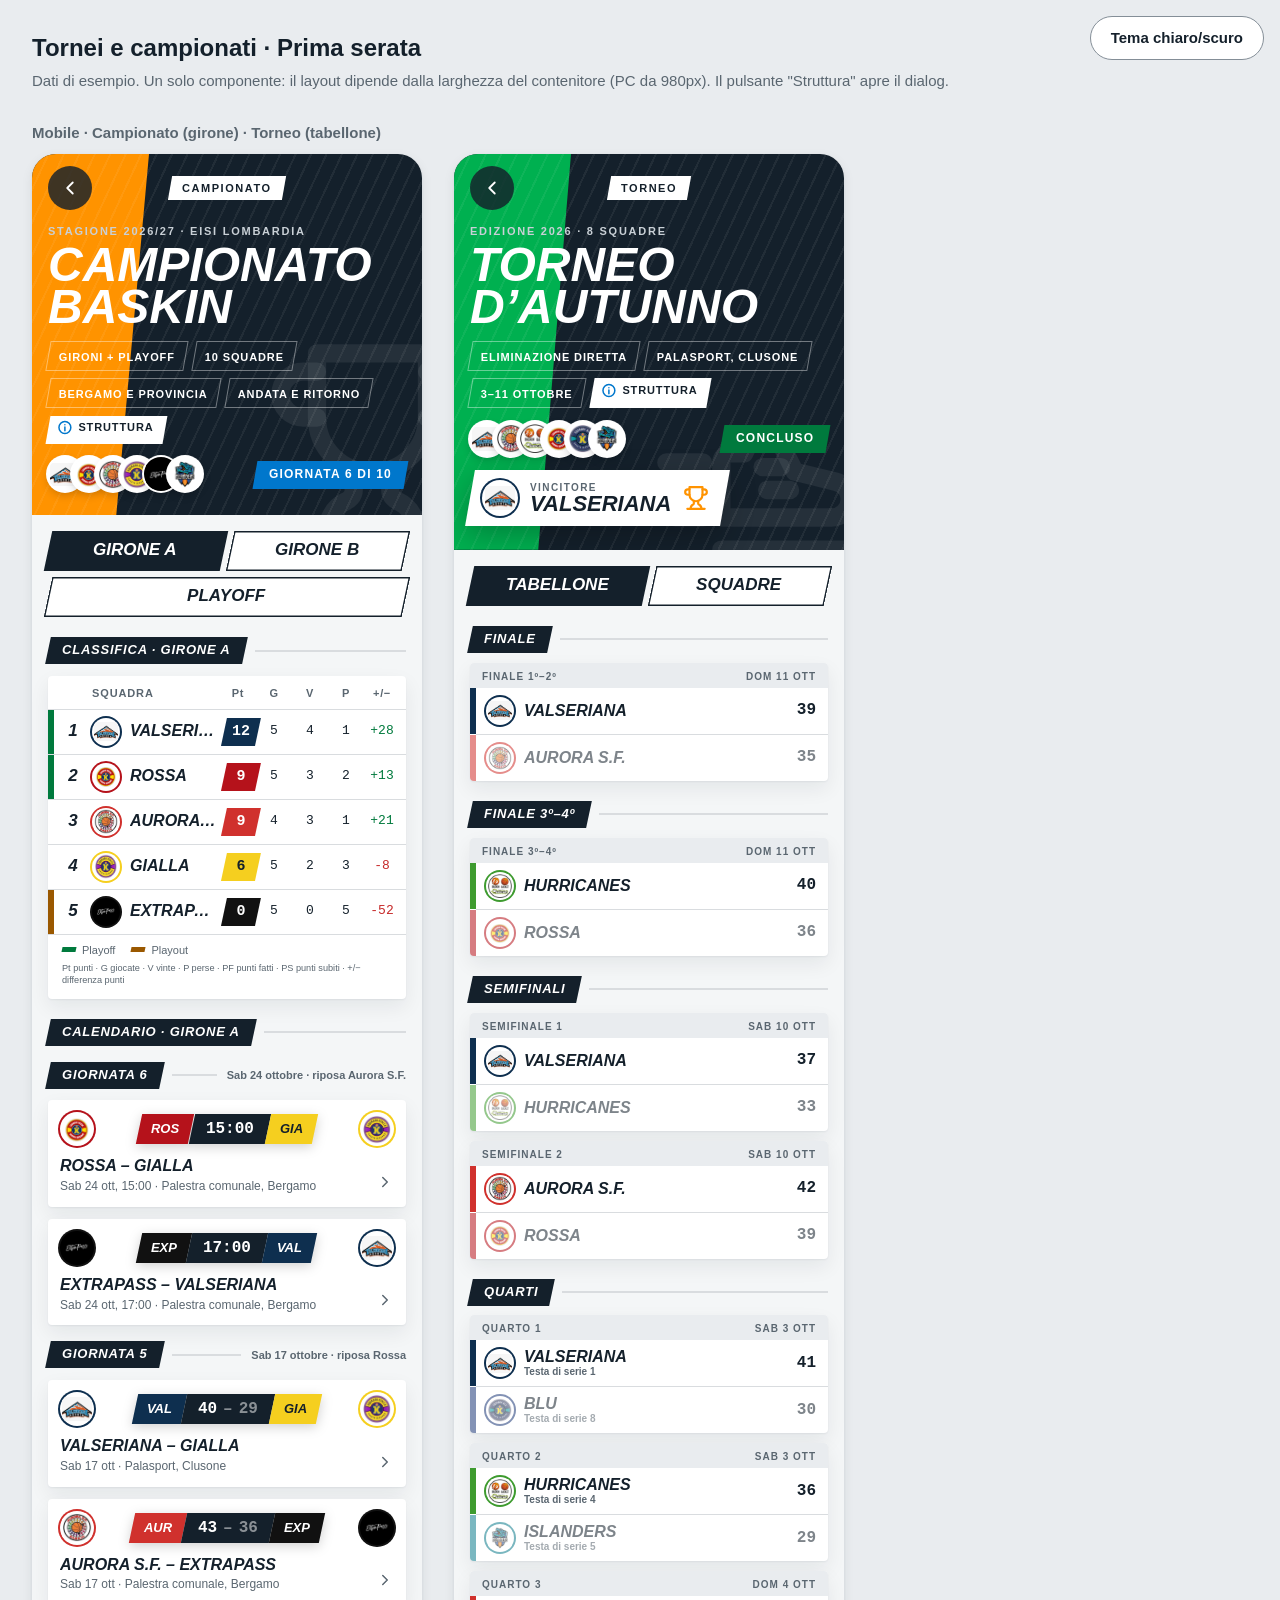
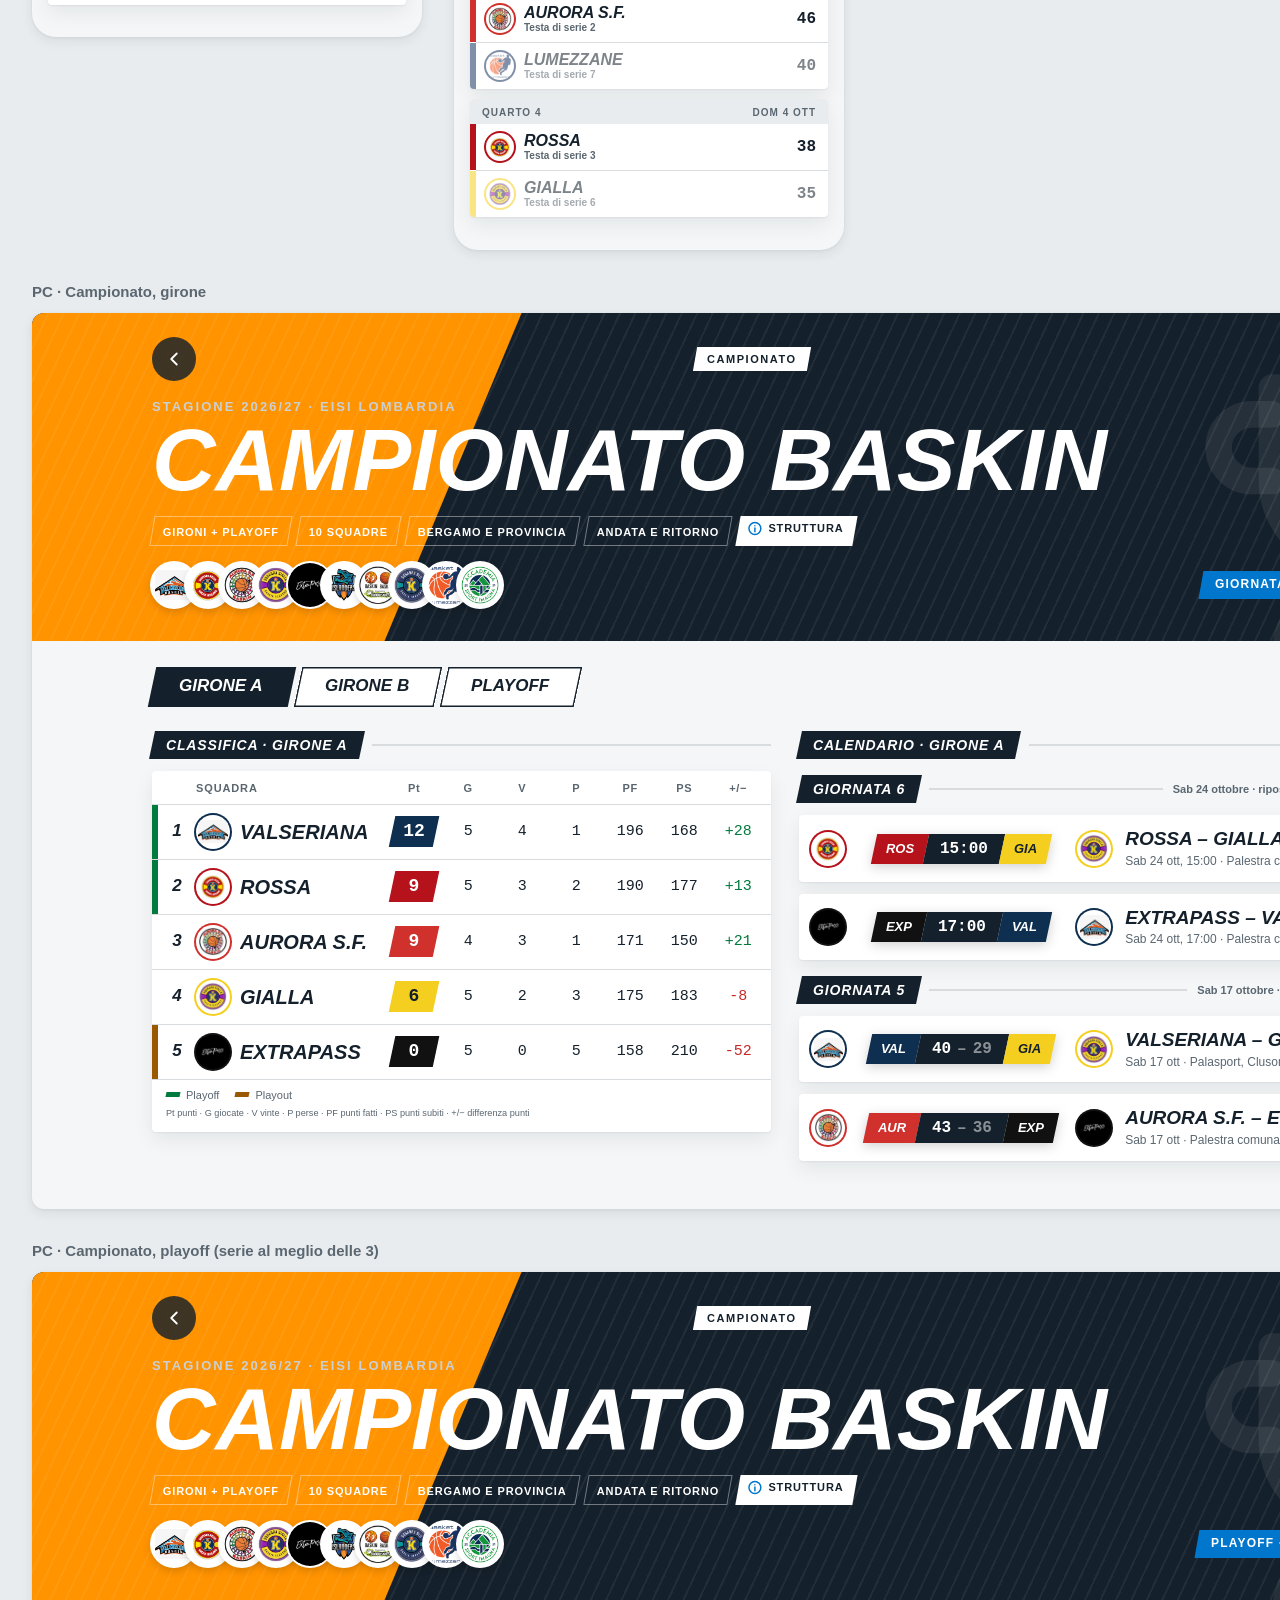
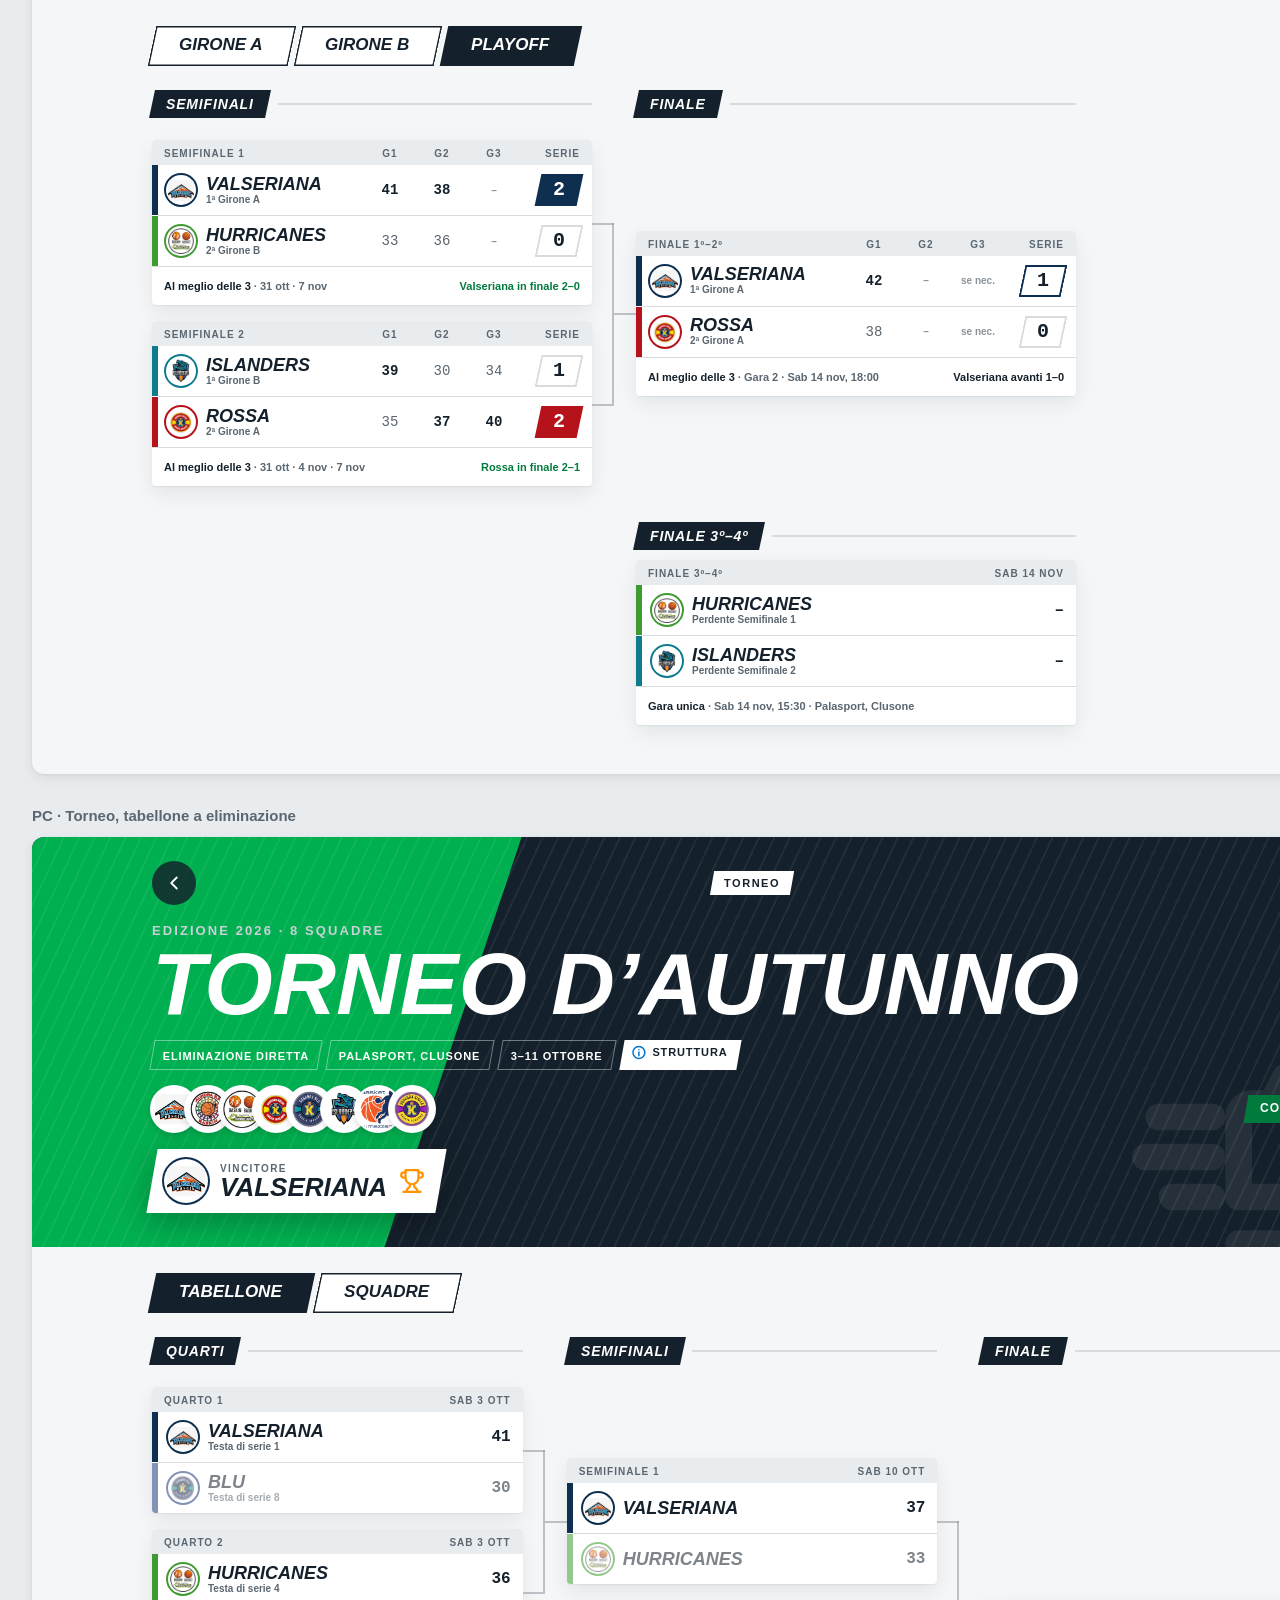
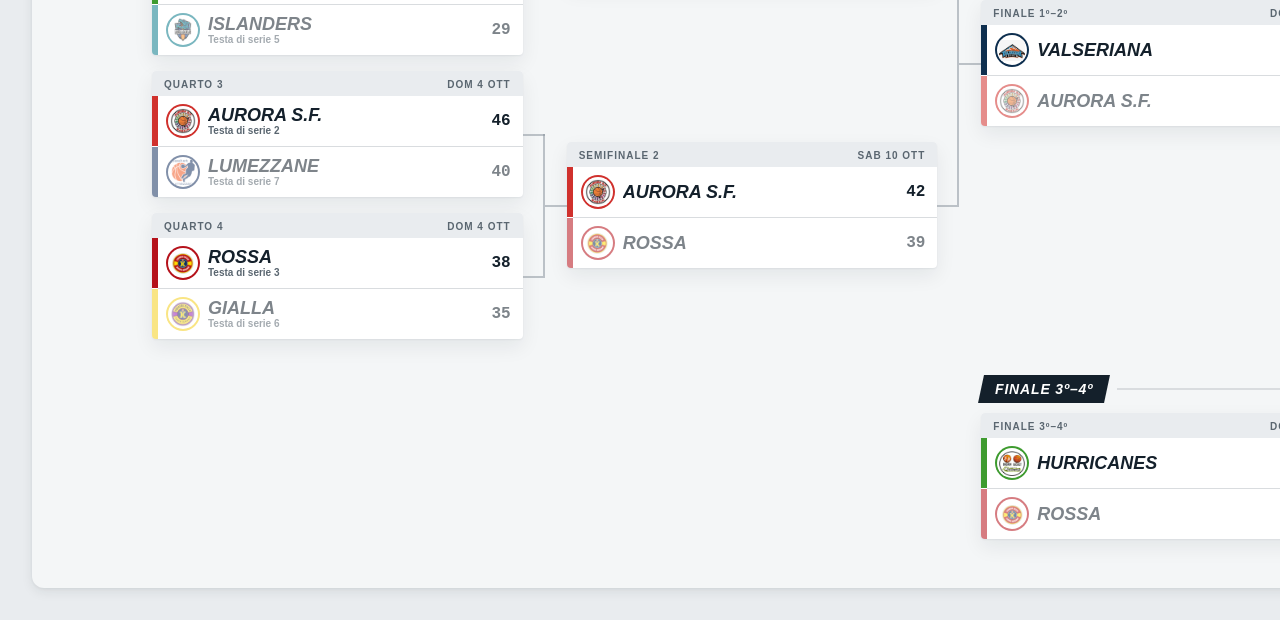
==== commit 99dc2af3: "DEV 1.32.0-dev.1" ====
--- a/design-system/competition-page-preview.html
+++ b/design-system/competition-page-preview.html
@@ -32,6 +32,7 @@
 <div class="pc" id="d-tor"></div>
 <div id="dlg"></div>
 
+<script src="spin-core.js"></script>
 <script src="competition-page.js"></script>
 <script>
 const L = 'event-poster-samples/';
--- a/design-system/tokens.css
+++ b/design-system/tokens.css
@@ -177,3 +177,62 @@
   --mono:var(--font-mono);
   --ease:cubic-bezier(.2,.8,.2,1);
 }
+
+/* ---------- design system v2 (2026-10-22): token nuovi, aggiunti senza cambiare quelli v1 ----------
+   Registri: data-register="tribuna" (tifoso) e data-register="segreteria" (addetti ai lavori). Vedi DESIGN-SYSTEM-V2.md. */
+:root{
+  --page:#f7f8fa;
+  --line-soft:#e7ebef;
+  --field-border:#848e97;
+  --action:#14202b;
+  --on-action:#ffffff;
+  --focus-ring:rgba(0,150,255,.28);
+  --stage:#14202b;
+  --on-stage:#ffffff;
+  --on-stage-muted:#c9d0d6;
+  --ok-on-stage:#2fc774;
+  --link-on-stage:#7cc4ff;
+  --type-league:#ff9300;
+  --type-cup:#00b050;
+  --type-friendly:#0096ff;
+  --shadow-card:0 1px 2px rgba(20,32,43,.06), 0 8px 20px rgba(20,32,43,.07);
+  --shadow-raise:0 4px 10px rgba(0,0,0,.2);
+  --shadow-dialog:0 18px 40px rgba(20,32,43,.18);
+}
+@media (prefers-color-scheme: dark){
+  :root:not([data-theme="light"]){
+  --page:#0e161d;
+  --line-soft:#1f2c38;
+  --field-border:#6b7a88;
+  --action:#e9ecef;
+  --on-action:#14202b;
+  --focus-ring:rgba(61,174,255,.35);
+  --stage:#0b1218;
+  --shadow-card:0 1px 2px rgba(0,0,0,.3), 0 8px 20px rgba(0,0,0,.35);
+  --shadow-raise:0 4px 10px rgba(0,0,0,.45);
+  --shadow-dialog:0 18px 40px rgba(0,0,0,.55);
+  }
+}
+:root[data-theme="dark"]{
+  --page:#0e161d;
+  --line-soft:#1f2c38;
+  --field-border:#6b7a88;
+  --action:#e9ecef;
+  --on-action:#14202b;
+  --focus-ring:rgba(61,174,255,.35);
+  --stage:#0b1218;
+  --shadow-card:0 1px 2px rgba(0,0,0,.3), 0 8px 20px rgba(0,0,0,.35);
+  --shadow-raise:0 4px 10px rgba(0,0,0,.45);
+  --shadow-dialog:0 18px 40px rgba(0,0,0,.55);
+}
+:root{
+  --radius-0:0;
+  --radius-2:2px;
+  --radius-4:4px;
+  --skew:-12deg;
+  --unskew:12deg;
+  --skew-band:-20deg;
+  --content-max:1200px;
+  --side-w:340px;
+  --bp-pc:900px;
+}
--- a/design-system/competition-page.css
+++ b/design-system/competition-page.css
@@ -10,7 +10,7 @@
    Tutto il resto usa i token di tokens.css. Le misure da locandina sono locali (--cpx-*). */
 
 .cpx{
-  --cpx-skew:-12deg;--cpx-unskew:12deg;--cpx-col:440px;--cpx-gap:44px;
+  --cpx-skew:var(--skew);--cpx-unskew:var(--unskew);--cpx-col:440px;--cpx-gap:44px;
   --cpx-band:var(--brand-orange);
   container-type:inline-size;container-name:cpx;
   display:flex;flex-direction:column;
@@ -21,7 +21,7 @@
 .cpx :is(button,a):focus-visible{outline:2px solid var(--focus);outline-offset:2px}
 
 /* ---------- testata ---------- */
-.cpx-hero{position:relative;overflow:hidden;background:var(--scorebox);color:#FFFFFF}
+.cpx-hero{position:relative;overflow:hidden;background:var(--scorebox);color:var(--on-stage)}
 .cpx-hero--torneo,.cpx-dlg--torneo{--cpx-band:var(--brand-green)}
 .cpx-hero-band{position:absolute;left:0;top:0;bottom:0;width:30%;background:var(--cpx-band);clip-path:polygon(0 0,100% 0,72% 100%,0 100%)}
 .cpx-hero-tex{position:absolute;inset:0;background:repeating-linear-gradient(115deg,rgba(255,255,255,.06) 0 2px,transparent 2px 14px)}
@@ -31,30 +31,34 @@
 .cpx-hero-in{position:relative;padding:12px 16px 24px;display:flex;flex-direction:column;gap:14px}
 .cpx-hero-top{display:flex;align-items:center;justify-content:space-between;gap:8px}
 .cpx-back,.cpx-back-sp{width:44px;height:44px;flex:none}
-.cpx-back{border-radius:999px;border:0;padding:0;background:rgba(20,32,43,.82);color:#FFFFFF;display:grid;place-items:center;cursor:pointer;text-decoration:none}
+.cpx-back{border-radius:999px;border:0;padding:0;background:rgba(20,32,43,.82);color:var(--on-stage);display:grid;place-items:center;cursor:pointer;text-decoration:none}
 .cpx-back svg{width:22px;height:22px}
-.cpx-kind{padding:5px 12px;background:#FFFFFF;color:#14202B;transform:skewX(-10deg)}
+.cpx-kind{padding:5px 12px;background:var(--on-stage);color:var(--scorebox);transform:skewX(-10deg)}
 .cpx-kind b{display:block;transform:skewX(10deg);font-size:var(--fs-11);letter-spacing:.14em;text-transform:uppercase}
 .cpx-hero-tt{display:flex;flex-direction:column;gap:6px}
-.cpx-sub{font-size:var(--fs-11);font-weight:800;letter-spacing:.16em;text-transform:uppercase;color:#C9D0D6}
+.cpx-sub{font-size:var(--fs-11);font-weight:800;letter-spacing:.16em;text-transform:uppercase;color:var(--on-stage-muted)}
 .cpx-hero h1{margin:0;font-size:48px;line-height:.86;overflow-wrap:anywhere}
 .cpx-chips{display:flex;flex-wrap:wrap;gap:8px}
 .cpx-chip,.cpx-info{flex:none;padding:4px 10px;transform:skewX(-10deg)}
-.cpx-chip{border:1.5px solid rgba(255,255,255,.4);color:#FFFFFF}
-.cpx-chip{flex:0 1 auto;max-width:100%;box-sizing:border-box}.cpx-chip>span{white-space:normal}   /* SP-IN: una chip lunga va a capo invece di uscire dallo schermo */
+.cpx-chip{border:1.5px solid rgba(255,255,255,.4);color:var(--on-stage)}
+.cpx-chip{flex:0 1 auto;max-width:100%;box-sizing:border-box}.cpx-chip>span{white-space:normal}   /* SP-IN: "Modifica" in alto a destra della testata (solo la matita sotto 700 px) */
+.cpx-act{height:40px;width:40px;flex:none;box-sizing:border-box;display:inline-flex;align-items:center;justify-content:center;gap:var(--space-8);padding:0;border:0;border-radius:var(--radius-pill);background:rgba(255,255,255,.14);color:var(--on-stage);font:inherit;font-size:var(--fs-14);font-weight:700;cursor:pointer}
+.cpx-act svg{width:18px;height:18px}.cpx-act>span{display:none}
+@container cpx (min-width:700px){.cpx-act{width:auto;padding:0 var(--space-16)}.cpx-act>span{display:inline}}
+/* SP-IN: una chip lunga va a capo invece di uscire dallo schermo */
 .cpx-chip>span,.cpx-info>span{display:inline-flex;align-items:center;gap:6px;transform:skewX(10deg);font-size:var(--fs-11);font-weight:800;letter-spacing:.08em;text-transform:uppercase;white-space:nowrap}
-.cpx-info{border:0;padding:4px 12px 4px 9px;background:#FFFFFF;color:#14202B;cursor:pointer;text-decoration:none}
+.cpx-info{border:0;padding:4px 12px 4px 9px;background:var(--on-stage);color:var(--scorebox);cursor:pointer;text-decoration:none}
 .cpx-info svg{width:15px;height:15px;color:#0077CC}
 @media (hover:hover){.cpx-info:hover{background:#DCEFFF}}
 .cpx-hero-row{display:flex;align-items:center;justify-content:space-between;gap:16px;flex-wrap:wrap}
 .cpx-hcrests{display:flex;padding-left:10px}
-.cpx-hcrest{width:34px;height:34px;margin-left:-10px;flex:none;border-radius:999px;background:var(--c-bg);box-shadow:0 0 0 2px #FFFFFF,0 4px 10px rgba(0,0,0,.2);overflow:hidden;display:grid;place-items:center}
+.cpx-hcrest{width:34px;height:34px;margin-left:-10px;flex:none;border-radius:999px;background:var(--c-bg);box-shadow:0 0 0 2px var(--on-stage),0 4px 10px rgba(0,0,0,.2);overflow:hidden;display:grid;place-items:center}
 .cpx-hcrest:nth-child(n+7){display:none}
-.cpx-status{display:inline-flex;padding:6px 14px;color:#FFFFFF;transform:skewX(-10deg);background:var(--primary-fill)}
+.cpx-status{display:inline-flex;padding:6px 14px;color:var(--on-stage);transform:skewX(-10deg);background:var(--primary-fill)}
 .cpx-status--ok{background:#007A3D}
 .cpx-status--muted{background:#5A6670}
 .cpx-status b{display:block;transform:skewX(10deg);font-size:var(--fs-12);letter-spacing:.1em;text-transform:uppercase;white-space:nowrap}
-.cpx-champ{align-self:flex-start;display:flex;align-items:center;gap:12px;padding:10px 16px 10px 12px;background:#FFFFFF;color:#14202B;transform:skewX(-10deg);box-shadow:0 10px 30px rgba(0,0,0,.25)}
+.cpx-champ{align-self:flex-start;display:flex;align-items:center;gap:12px;padding:10px 16px 10px 12px;background:var(--on-stage);color:var(--scorebox);transform:skewX(-10deg);box-shadow:0 10px 30px rgba(0,0,0,.25)}
 .cpx-champ>*{transform:skewX(10deg)}
 .cpx-champ-c{width:36px;height:36px;border-radius:999px;background:var(--c-bg);box-shadow:0 0 0 2px var(--c-team);overflow:hidden;display:grid;place-items:center;flex:none}
 .cpx-champ-t{display:flex;flex-direction:column}
@@ -65,17 +69,17 @@
 
 /* stemmi (tutti) */
 .cpx-hcrest img,.cpx-crest img,.cpx-champ-c img{width:86%;height:86%;object-fit:contain}
-.cpx-hcrest b,.cpx-crest b,.cpx-champ-c b{font-size:11px;color:#14202B}
+.cpx-hcrest b,.cpx-crest b,.cpx-champ-c b{font-size:11px;color:var(--scorebox)}
 .cpx-crest{width:28px;height:28px;flex:none;border-radius:999px;background:var(--c-bg);box-shadow:0 0 0 2px var(--c-team);overflow:hidden;display:grid;place-items:center}
 
 /* ---------- corpo ---------- */
 .cpx-main{display:flex;flex-direction:column;gap:20px;padding:16px 16px 32px}
 .cpx-tabs{display:flex;gap:6px;flex-wrap:wrap}   /* SP-IN: con molte schede si va su più righe invece di troncare i nomi */
 .cpx-tab{flex:1 1 max(30%,140px);min-width:0;height:40px;padding:0 8px;border:0;background:var(--surface);color:var(--ink);box-shadow:inset 0 0 0 1.5px var(--ink);transform:skewX(var(--cpx-skew));cursor:pointer;text-decoration:none;display:inline-flex;align-items:center;justify-content:center;font-size:var(--fs-17)}
-.cpx-tab>span{display:block;transform:skewX(var(--cpx-unskew));white-space:nowrap;overflow:hidden;text-overflow:ellipsis}
+.cpx-tab>span{display:block;transform:skewX(var(--cpx-unskew));white-space:nowrap;overflow:hidden;text-overflow:ellipsis;padding:0 .18em .06em .06em}   /* SP-IN: spazio per la sporgenza del corsivo, che veniva tagliata */
 .cpx-tab[aria-selected="true"]{background:var(--ink);color:var(--surface);box-shadow:none}
 .cpx-sec{display:flex;align-items:center;gap:10px}
-.cpx-tag{flex:none;padding:5px 14px;background:var(--scorebox);color:#FFFFFF;transform:skewX(var(--cpx-skew))}
+.cpx-tag{flex:none;padding:5px 14px;background:var(--scorebox);color:var(--on-stage);transform:skewX(var(--cpx-skew))}
 .cpx-tag b{display:block;transform:skewX(var(--cpx-unskew));font-size:var(--fs-13);letter-spacing:.06em;white-space:nowrap}
 .cpx-rule{flex:1;height:2px;background:var(--line)}
 .cpx-sec-x{font-size:var(--fs-11);font-weight:700;color:var(--muted);white-space:nowrap}
@@ -127,7 +131,7 @@
 .cpx-bug-t b{transform:skewX(var(--cpx-unskew));font-size:13px}
 .cpx-bug-t--a{background:var(--a);color:var(--a-on)}
 .cpx-bug-t--b{background:var(--b);color:var(--b-on)}
-.cpx-bug-mid{display:grid;place-items:center;padding:0 14px;background:#14202B;color:#FFFFFF;transform:skewX(var(--cpx-skew));font-family:var(--font-mono);font-size:16px;font-weight:700}
+.cpx-bug-mid{display:grid;place-items:center;padding:0 14px;background:var(--scorebox);color:var(--on-stage);transform:skewX(var(--cpx-skew));font-family:var(--font-mono);font-size:16px;font-weight:700}
 .cpx-bug-mid>span{transform:skewX(var(--cpx-unskew));display:inline-flex;gap:6px}
 .cpx-bug-sc i{font-style:normal;opacity:.5}
 .cpx-bug-sc .is-lost{opacity:.5}
@@ -179,12 +183,12 @@
 /* ---------- dialog "Struttura" ---------- */
 .cpx-scrim{position:fixed;inset:0;z-index:50;background:rgba(20,32,43,.62);display:flex;align-items:flex-start;justify-content:center;padding:10vh 16px 16px;overflow:auto}
 .cpx-dlg{width:min(640px,100%);background:var(--surface);color:var(--ink);border-radius:6px;overflow:hidden;box-shadow:0 24px 60px rgba(0,0,0,.35);display:flex;flex-direction:column;max-height:80vh}
-.cpx-dlg-h{position:relative;overflow:hidden;flex:none;background:#14202B;color:#FFFFFF;padding:20px 24px;display:flex;align-items:center;justify-content:space-between;gap:12px}
+.cpx-dlg-h{position:relative;overflow:hidden;flex:none;background:var(--scorebox);color:var(--on-stage);padding:20px 24px;display:flex;align-items:center;justify-content:space-between;gap:12px}
 .cpx-dlg-band{position:absolute;left:0;top:0;bottom:0;width:22%;background:var(--cpx-band,var(--brand-orange));clip-path:polygon(0 0,100% 0,70% 100%,0 100%)}
 .cpx-dlg-tt{position:relative;display:flex;flex-direction:column;gap:4px}
-.cpx-dlg-tt small{font-size:var(--fs-11);font-weight:800;letter-spacing:.16em;text-transform:uppercase;color:#C9D0D6}
+.cpx-dlg-tt small{font-size:var(--fs-11);font-weight:800;letter-spacing:.16em;text-transform:uppercase;color:var(--on-stage-muted)}
 .cpx-dlg-tt h2{margin:0;font-size:40px;line-height:.9}
-.cpx-dlg-x{position:relative;flex:none;width:40px;height:40px;border-radius:999px;border:0;padding:0;background:rgba(255,255,255,.14);color:#FFFFFF;display:grid;place-items:center;cursor:pointer}
+.cpx-dlg-x{position:relative;flex:none;width:40px;height:40px;border-radius:999px;border:0;padding:0;background:rgba(255,255,255,.14);color:var(--on-stage);display:grid;place-items:center;cursor:pointer}
 .cpx-dlg-x svg{width:22px;height:22px}
 .cpx-dlg-b{padding:18px 24px 26px;display:flex;flex-direction:column;gap:18px;overflow-y:auto}
 .cpx-st-sec{display:flex;flex-direction:column;gap:8px}
